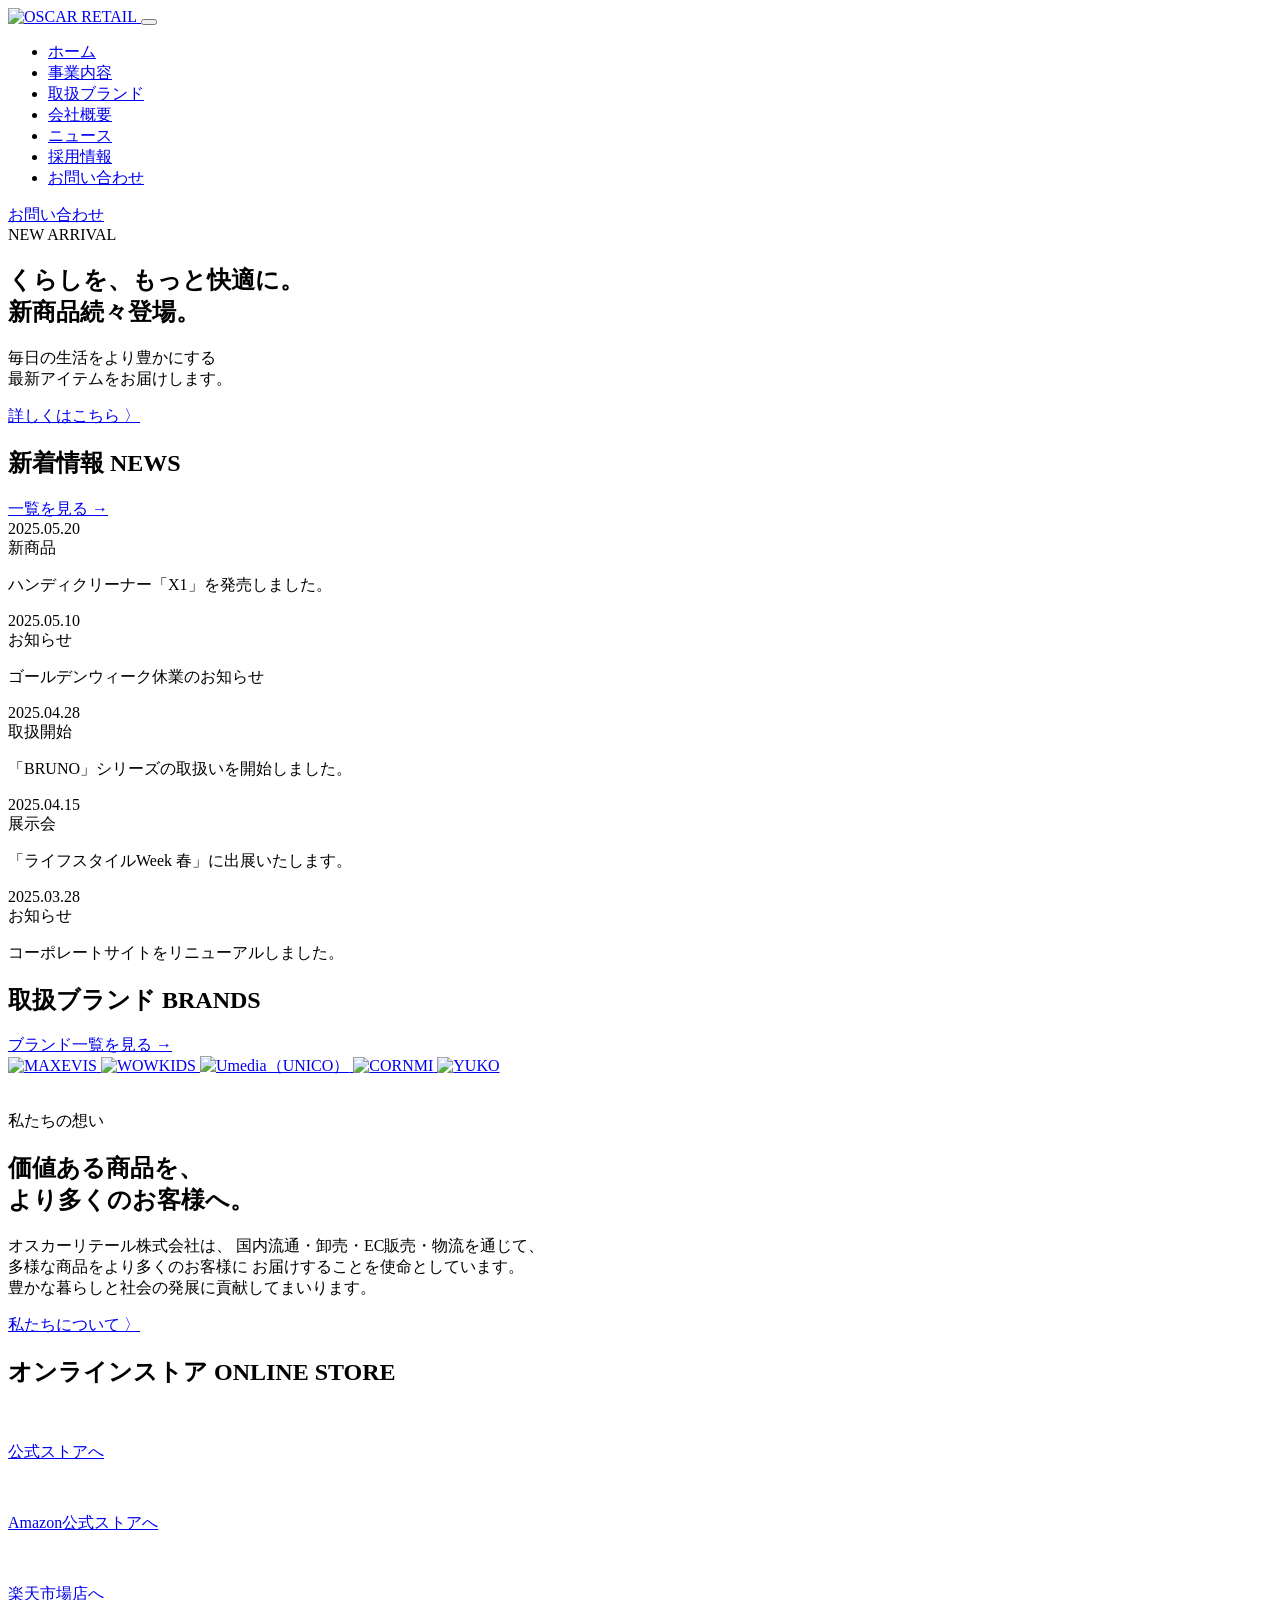
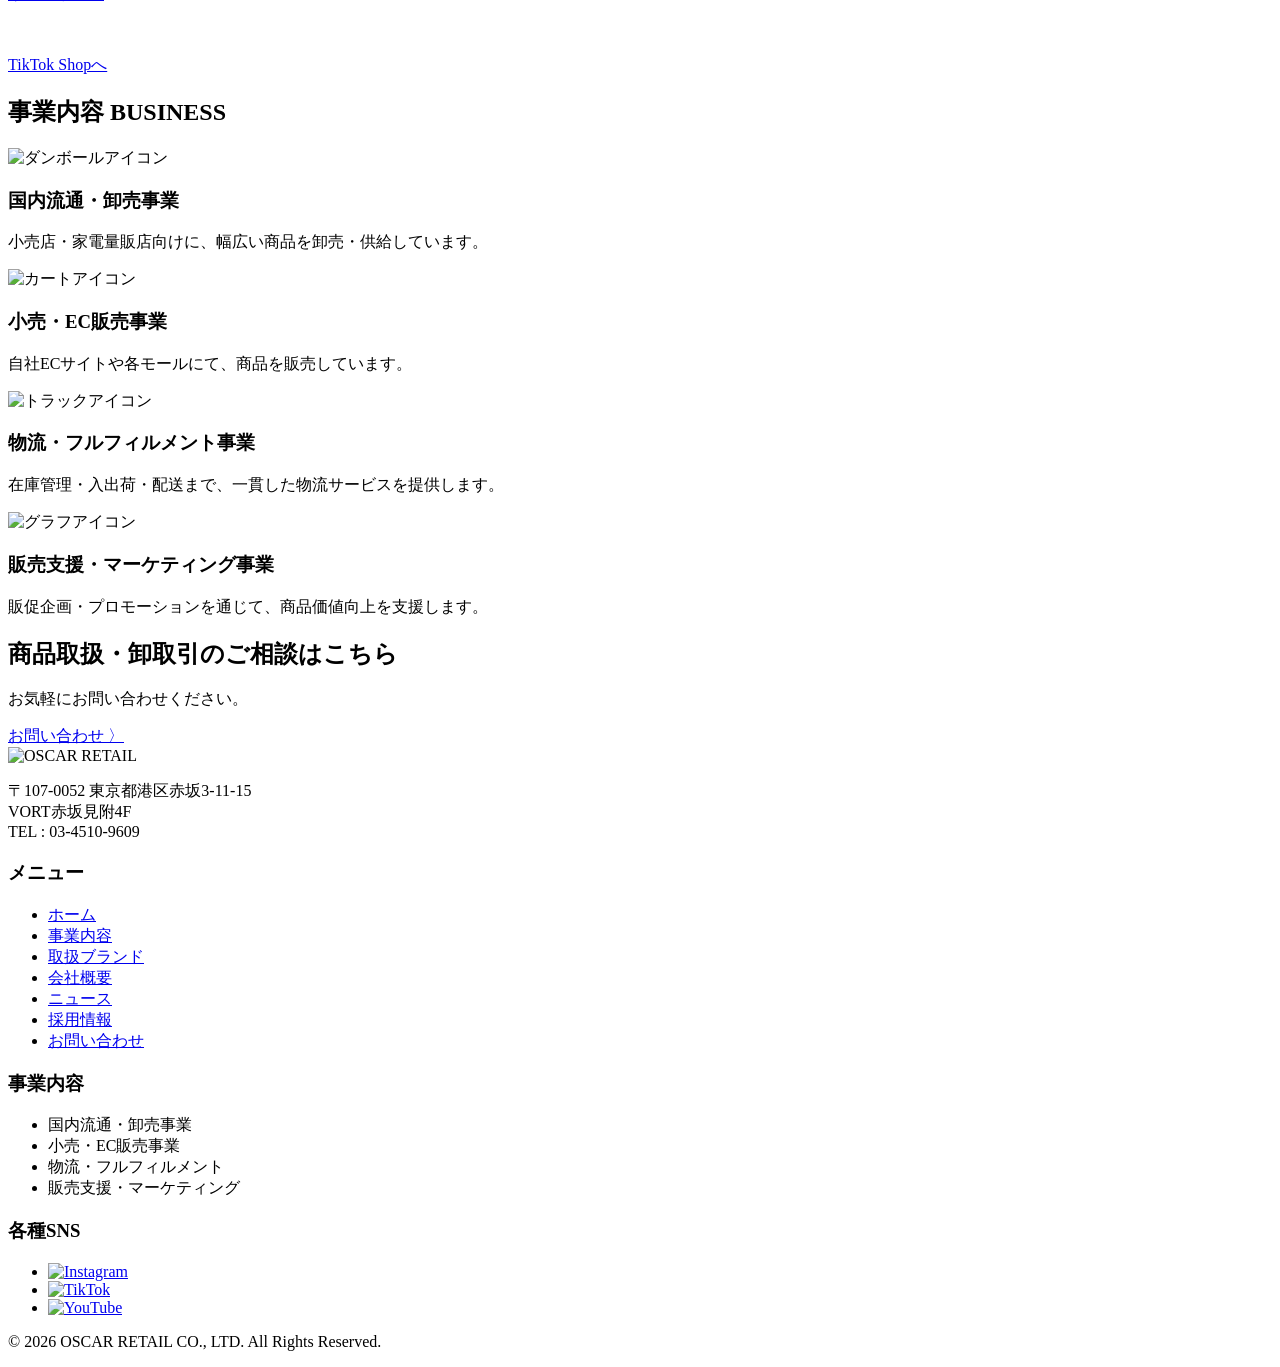
==== index.html @ 14586f59 "Create index.html" ====
<!doctype html>
<html lang="ja">
<head>
  <meta charset="UTF-8" />
  <meta name="viewport" content="width=device-width, initial-scale=1.0" />
  <title>OSCAR RETAIL</title>
  <link rel="stylesheet" href="CSS/style.css">
  <link rel="preconnect" href="https://fonts.googleapis.com">
  <link rel="preconnect" href="https://fonts.gstatic.com" crossorigin>
  


</head>

<body>

  <!-- HEADER -->
<header class="header">

  <div class="header-inner">

    <a href="index.html" class="logo">

      <img src="images/retail_logo.png" alt="OSCAR RETAIL">

    </a>

    <!-- ハンバーガー -->
    <button class="menu-btn" id="menuBtn">
      <span></span>
      <span></span>
      <span></span>
    </button>

    <nav class="nav" id="globalNav">

      <ul>
        <li><a href="Retail.html">ホーム</a></li>
        <li><a href="business.html">事業内容</a></li>
        <li><a href="brands.html">取扱ブランド</a></li>
        <li><a href="company.html">会社概要</a></li>
        <li><a href="news.html">ニュース</a></li>
        <li><a href="recruit.html">採用情報</a></li>
        <li><a href="contact.html">お問い合わせ</a></li>
      </ul>

      <a href="contact.html" class="contact-btn">
        お問い合わせ
      </a>

    </nav>

  </div>

</header>

  <!-- HERO -->
  <section class="hero">

  <div class="hero-content">

    <span class="hero-label">NEW ARRIVAL</span>

    <h1>
      くらしを、もっと快適に。<br>
      新商品続々登場。
    </h1>

    <p>
      毎日の生活をより豊かにする<br>
      最新アイテムをお届けします。
    </p>

    <a href="#" class="hero-btn">
      詳しくはこちら
      <span>〉</span>
    </a>

  </div>

</section>

  <!-- NEWS -->
  <section>

    <div class="container">

      <div class="section-head">

        <h2 class="section-title">
          新着情報
          <span>NEWS</span>
        </h2>

        <a href="#" class="more-link">
          一覧を見る →
        </a>

      </div>

      <div class="news-list">

  <div class="news-column">

    <div class="news-item">
      <div class="news-date">2025.05.20</div>
      <div class="news-category">新商品</div>
      <p>ハンディクリーナー「X1」を発売しました。</p>
    </div>

    <div class="news-item">
      <div class="news-date">2025.05.10</div>
      <div class="news-category news-category-light">お知らせ</div>
      <p>ゴールデンウィーク休業のお知らせ</p>
    </div>

    <div class="news-item">
      <div class="news-date">2025.04.28</div>
      <div class="news-category">取扱開始</div>
      <p>「BRUNO」シリーズの取扱いを開始しました。</p>
    </div>

  </div>

  <div class="news-column">

    <div class="news-item">
      <div class="news-date">2025.04.15</div>
      <div class="news-category">展示会</div>
      <p>「ライフスタイルWeek 春」に出展いたします。</p>
    </div>

    <div class="news-item">
      <div class="news-date">2025.03.28</div>
      <div class="news-category">お知らせ</div>
      <p>コーポレートサイトをリニューアルしました。</p>
    </div>

  </div>

</div>

  </section>

  <!-- BRAND -->
  <section>

    <div class="container">

      <div class="section-head">

        <h2 class="section-title">
          取扱ブランド
          <span>BRANDS</span>
        </h2>

        <a href="brands.html" class="more-link">
          ブランド一覧を見る →
        </a>

      </div>

      <div class="brand-grid">

        <a href="#" class="brand-card">
          <img src="images/maxevis_logo.png" alt="MAXEVIS">
        </a>

        <a href="#" class="brand-card">
          <img src="images/wowkids_logo.png" alt="WOWKIDS">
        </a>

        <a href="#" class="brand-card">
          <img src="images/unico_logo.png" alt="Umedia（UNICO）">
        </a>

        <a href="#" class="brand-card">
          <img src="images/cornmi_logo.png" alt="CORNMI">
        </a>

        <a href="#" class="brand-card">
          <img src="images/yuko_logo.png" alt="YUKO">
        </a>

      </div>

    </div>

  </section>

 <!-- MESSAGE -->
<section class="concept-section">

  <img src="images/concept-bg.png" alt="" class="concept-bg">

  <div class="concept-overlay"></div>

  <div class="container concept-inner">

    <div class="concept-content">

      <p class="concept-subtitle">私たちの想い</p>

      <h2>
        価値ある商品を、<br>
        より多くのお客様へ。
      </h2>

      <p class="concept-text">
        オスカーリテール株式会社は、
        国内流通・卸売・EC販売・物流を通じて、<br>
        多様な商品をより多くのお客様に
        お届けすることを使命としています。<br>
        豊かな暮らしと社会の発展に貢献してまいります。
      </p>

      <a href="company.html" class="concept-btn">
        私たちについて
        <span>〉</span>
      </a>

    </div>

  </div>

</section>

  <!-- ONLINE STORE -->
  <section>

    <div class="container">

      <div class="section-head">

        <h2 class="section-title">
          オンラインストア
          <span>ONLINE STORE</span>
        </h2>

      </div>

      <div class="store-grid">

        <a href="#" class="store-card">
          <img src="images/store.png" alt="">
          <p>公式ストアへ</p>
        </a>

        <a href="#" class="store-card">
          <img src="images/amazon.png" alt="">
          <p>Amazon公式ストアへ</p>
        </a>

        <a href="#" class="store-card">
          <img src="images/rakuten.png" alt="">
          <p>楽天市場店へ</p>
        </a>

        <a href="#" class="store-card">
          <img src="images/tiktokshop.png" alt="">
          <p>TikTok Shopへ</p>
        </a>

      </div>

    </div>

  </section>

  <!-- BUSINESS -->
  <section>

    <div class="container">

      <div class="section-head">

        <h2 class="section-title">
          事業内容
          <span>BUSINESS</span>
        </h2>

      </div>

     <div class="business-grid">

  <div class="business-card">
    <div class="business-icon">
      <img src="images/box.png" alt="ダンボールアイコン">
    </div>
    <h3>国内流通・卸売事業</h3>
    <p>小売店・家電量販店向けに、幅広い商品を卸売・供給しています。</p>
  </div>

  <div class="business-card">
    <div class="business-icon">
      <img src="images/cart.png" alt="カートアイコン">
    </div>
    <h3>小売・EC販売事業</h3>
    <p>自社ECサイトや各モールにて、商品を販売しています。</p>
  </div>

  <div class="business-card">
    <div class="business-icon">
      <img src="images/truck.png" alt="トラックアイコン">
    </div>
    <h3>物流・フルフィルメント事業</h3>
    <p>在庫管理・入出荷・配送まで、一貫した物流サービスを提供します。</p>
  </div>

  <div class="business-card">
    <div class="business-icon">
      <img src="images/chart.png" alt="グラフアイコン">
    </div>
    <h3>販売支援・マーケティング事業</h3>
    <p>販促企画・プロモーションを通じて、商品価値向上を支援します。</p>
  </div>

</div>

    </div>

  </section>

 
<!-- CTA -->
<section class="cta-banner">

  <div class="cta-inner">

    <div class="cta-text">
      <h2>商品取扱・卸取引のご相談はこちら</h2>
      <p>お気軽にお問い合わせください。</p>
    </div>

    <a href="contact.html" class="cta-btn">
      お問い合わせ
      <span>〉</span>
    </a>

  </div>

</section>

  <!-- FOOTER -->
  <footer>

    <div class="container">

      <div class="footer-inner">

        <div>
          <div class="footer-logo">
            <img src="images/retail_logowhite.png" alt="OSCAR RETAIL">
          </div>
		  <p>
            〒107-0052 東京都港区赤坂3-11-15 
			<br>VORT赤坂見附4F
			<br>TEL : 03-4510-9609
          </p>
        </div>

        <div>
          <h3 class="footer-title">
            メニュー
          </h3>

          <ul class="footer-menu">
            <li><a href="index.html">ホーム</a></li>
    <li><a href="business.html">事業内容</a></li>
    <li><a href="brands.html">取扱ブランド</a></li>
    <li><a href="company.html">会社概要</a></li>
    <li><a href="news.html">ニュース</a></li>
	 <li><a href="recruit.html">採用情報</a></li>
	  <li><a href="contact.html">お問い合わせ</a></li>
          </ul>
        </div>

        <div>
          <h3 class="footer-title">
            事業内容
          </h3>

          <ul class="footer-menu">
            <li>国内流通・卸売事業</li>
            <li>小売・EC販売事業</li>
            <li>物流・フルフィルメント</li>
            <li>販売支援・マーケティング</li>
          </ul>
        </div>

        <div>
          <h3 class="footer-title">
            各種SNS
          </h3>

          <ul class="footer-sns">
           <li>
      <a href="#">
        <img src="images/instagram_icon.png" alt="Instagram">
      </a>
    </li>

    <li>
      <a href="#">
        <img src="images/tiktok_icon.png" alt="TikTok">
      </a>
    </li>

    <li>
      <a href="#">
        <img src="images/youtube_icon.png" alt="YouTube">
      </a>
    </li>
          </ul>
        </div>

      </div>

      <div class="copyright">
        <p>&copy; 2026 OSCAR RETAIL CO., LTD. All Rights Reserved.</p>
      </div>

    </div>

  </footer>
<script src="js/main.js"></script>
</body>
</html>
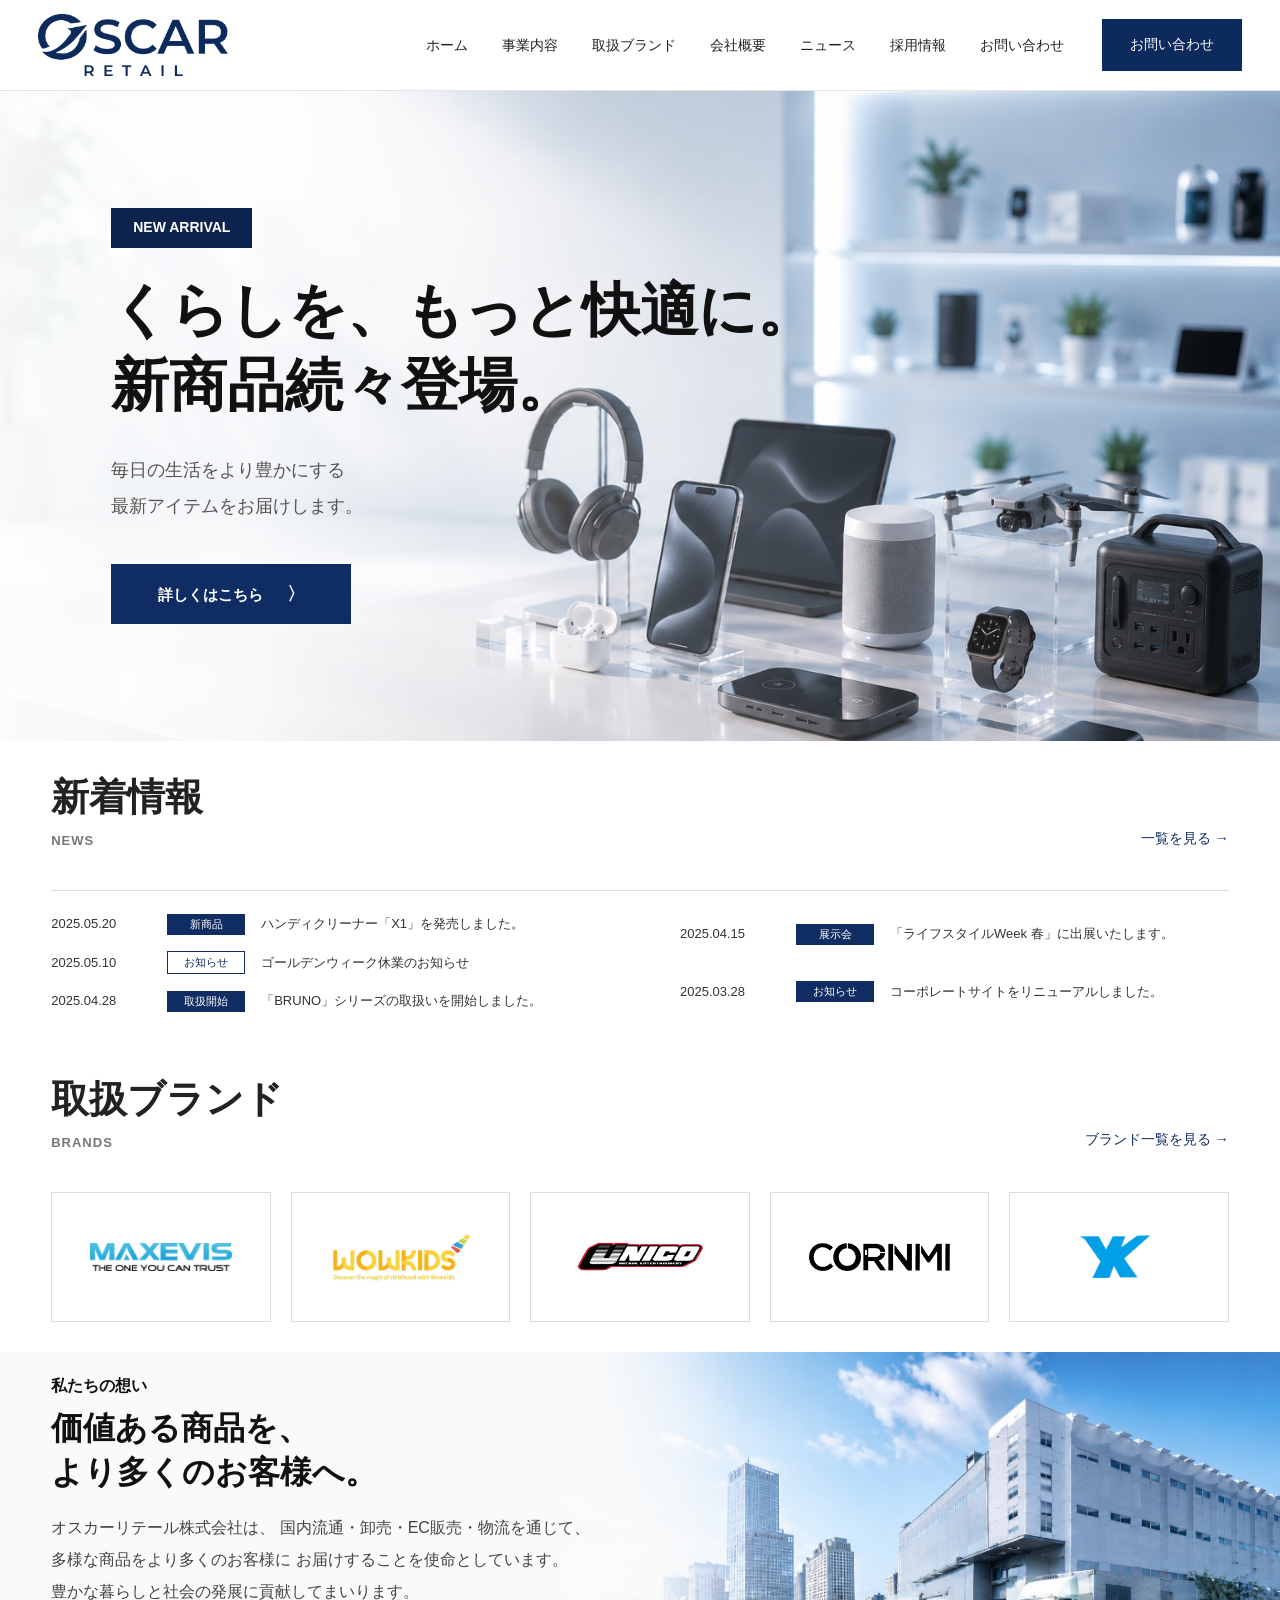
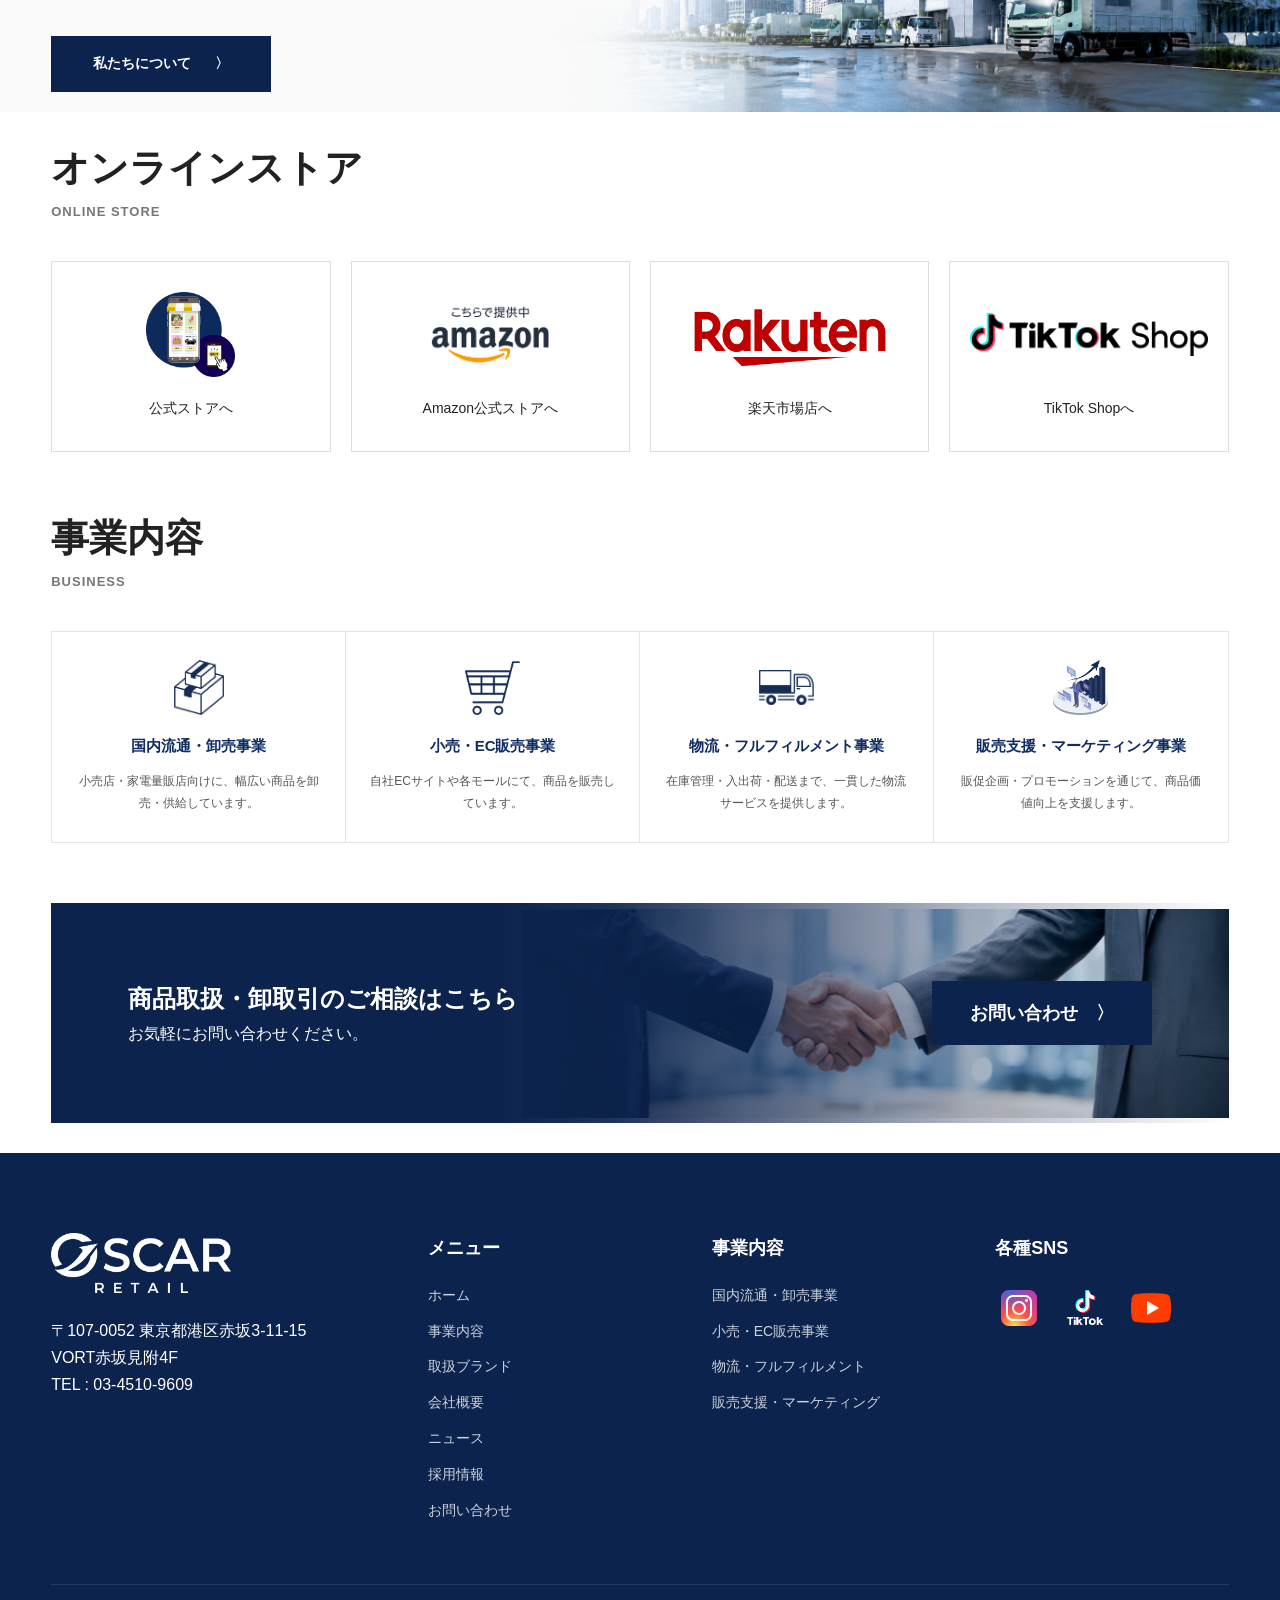
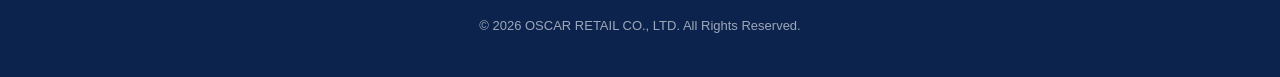
==== commit 76610222: "Update index.html" ====
--- a/index.html
+++ b/index.html
@@ -35,7 +35,7 @@
     <nav class="nav" id="globalNav">
 
       <ul>
-        <li><a href="Retail.html">ホーム</a></li>
+        <li><a href="index.html">ホーム</a></li>
         <li><a href="business.html">事業内容</a></li>
         <li><a href="brands.html">取扱ブランド</a></li>
         <li><a href="company.html">会社概要</a></li>
--- a/CSS/style.css
+++ b/CSS/style.css
@@ -0,0 +1,2324 @@
+@charset "UTF-8";
+/* CSS Document */
+ *{
+      margin:0;
+      padding:0;
+      box-sizing:border-box;
+    }
+
+    body{
+      font-family:
+      "Yu Gothic",
+      "Hiragino Kaku Gothic ProN",
+      sans-serif;
+      color:#222;
+      line-height:1.7;
+      background:#fff;
+    }
+
+    a{
+      text-decoration:none;
+      color:inherit;
+    }
+
+    img{
+      width:100%;
+      display:block;
+    }
+
+    ul{
+      list-style:none;
+    }
+
+    .container{
+      width:min(1200px, 92%);
+      margin:auto;
+    }
+
+    /* ======================
+      HEADER
+    ====================== */
+
+    header{
+      width:100%;
+      background:#fff;
+      border-bottom:1px solid #e5e5e5;
+      position:sticky;
+      top:0;
+      z-index:100;
+    }
+
+    .header-inner{
+  height:90px;
+  display:flex;
+  align-items:center;
+  justify-content:space-between;
+
+  padding:0 clamp(20px,3vw,40px);
+}
+
+    .logo{
+  display:flex;
+  flex-direction:column;
+  align-items:flex-start;
+  line-height:1;
+}
+
+.logo img{
+  width:190px;
+  height:auto;
+  display:block;
+}
+
+.logo span{
+  display:block;
+  font-size:12px;
+  margin-top:8px;
+  color:#444;
+  letter-spacing:0;
+  font-weight:700;
+}
+
+    .nav{
+      display:flex;
+      align-items:center;
+      gap:38px;
+    }
+
+    .nav ul{
+      display:flex;
+      gap:34px;
+    }
+
+    .nav a{
+      font-size:14px;
+      font-weight:500;
+    }
+
+    .contact-btn{
+      background:#0d2a5c;
+      color:#fff;
+      padding:14px 28px;
+      font-size:14px;
+      transition:.3s;
+    }
+
+    .contact-btn:hover{
+      opacity:.8;
+    }
+
+    /* ======================
+   HERO
+====================== */
+
+.hero{
+  position:relative;
+  height:650px;
+
+  background-image:url("../images/mv.png");
+  background-size:cover;
+  background-position:center right;
+  background-repeat:no-repeat;
+
+  display:flex;
+  align-items:center;
+}
+
+.hero::before{
+  content:"";
+  position:absolute;
+  inset:0;
+
+  background:linear-gradient(
+    90deg,
+    rgba(255,255,255,.95) 0%,
+    rgba(255,255,255,.85) 20%,
+    rgba(255,255,255,.25) 45%,
+    rgba(255,255,255,0) 100%
+  );
+}
+
+.hero-content{
+  position:relative;
+  z-index:1;
+
+  width:min(1200px, 92%);
+  margin:0 auto;
+
+  padding-left:60px;
+}
+
+/* label */
+
+.hero-label{
+  display:inline-block;
+
+  background:#0c234d;
+  color:#fff;
+
+  font-size:14px;
+  font-weight:700;
+
+  padding:8px 22px;
+
+  margin-bottom:24px;
+}
+
+/* title */
+
+.hero h1{
+  font-size:58px;
+  line-height:1.3;
+
+  color:#111;
+
+  margin-bottom:30px;
+
+  font-weight:700;
+}
+
+/* text */
+
+.hero p{
+  font-size:18px;
+  line-height:2;
+
+  color:#555;
+
+  margin-bottom:40px;
+}
+
+/* button */
+
+.hero-btn{
+  display:inline-flex;
+  align-items:center;
+  justify-content:center;
+
+  gap:24px;
+
+  width:240px;
+  height:60px;
+
+  background:#102d63;
+  color:#fff;
+
+  font-size:15px;
+  font-weight:700;
+
+  transition:.3s;
+}
+
+.hero-btn:hover{
+  opacity:.85;
+}
+
+.hero-btn span{
+  font-size:18px;
+}
+/* ======================
+   HERO responsive
+====================== */
+
+/* tablet */
+@media(max-width:1024px){
+
+  .hero{
+    height:560px;
+  }
+
+  .hero-content{
+    padding-left:30px;
+  }
+
+  .hero h1{
+    font-size:48px;
+  }
+
+}
+
+/* mobile */
+@media(max-width:768px){
+
+  .hero{
+    height:520px;
+
+    background-position:center;
+  }
+
+  .hero::before{
+    background:rgba(255,255,255,.72);
+  }
+
+  .hero-content{
+    padding-left:0;
+  }
+
+  .hero-label{
+    font-size:12px;
+    padding:7px 18px;
+  }
+
+  .hero h1{
+    font-size:34px;
+    line-height:1.45;
+
+    margin-bottom:24px;
+  }
+
+  .hero p{
+    font-size:15px;
+    line-height:2;
+
+    margin-bottom:32px;
+  }
+
+  .hero-btn{
+    width:220px;
+    height:56px;
+
+    font-size:14px;
+  }
+
+}
+
+/* small mobile */
+@media(max-width:480px){
+
+  .hero{
+    height:480px;
+  }
+
+  .hero h1{
+    font-size:30px;
+  }
+
+  .hero p{
+    font-size:14px;
+  }
+
+  .hero-btn{
+    width:200px;
+    height:52px;
+  }
+
+}
+
+    /* ======================
+      SECTION COMMON
+    ====================== */
+
+    section{
+      padding:30px 0;
+    }
+
+    .section-head{
+      display:flex;
+      justify-content:space-between;
+      align-items:flex-end;
+      margin-bottom:40px;
+    }
+
+    .section-title{
+      font-size:38px;
+      font-weight:700;
+      line-height:1.4;
+    }
+
+    .section-title span{
+      display:block;
+      font-size:13px;
+      color:#777;
+      letter-spacing:1px;
+      margin-top:8px;
+    }
+
+    .more-link{
+      font-size:14px;
+      color:#102d63;
+    }
+
+    /* ======================
+      NEWS
+    ====================== */
+
+   .news-list{
+  display:grid;
+  grid-template-columns:1fr 1fr;
+  gap:80px;
+  border-top:1px solid #ddd;
+  padding-top:22px;
+}
+
+.news-column{
+  display:grid;
+  gap:16px;
+}
+
+.news-item{
+  display:grid;
+  grid-template-columns:100px 78px 1fr;
+  gap:16px;
+  align-items:center;
+}
+
+.news-date{
+  font-size:13px;
+  color:#333;
+}
+
+.news-category{
+  background:#102d63;
+  color:#fff;
+  text-align:center;
+  font-size:11px;
+  line-height:1;
+  padding:5px 8px;
+}
+
+.news-category-light{
+  background:#fff;
+  color:#102d63;
+  border:1px solid #102d63;
+}
+
+.news-item p{
+  font-size:13px;
+  line-height:1.7;
+  color:#333;
+}
+
+@media(max-width:768px){
+
+  .news-list{
+    grid-template-columns:1fr;
+    gap:18px;
+  }
+
+  .news-item{
+    grid-template-columns:90px 72px 1fr;
+    gap:12px;
+  }
+
+}
+    /* ======================
+      BRAND
+    ====================== */
+
+    .brand-grid{
+      display:grid;
+      grid-template-columns:repeat(5,1fr);
+      gap:20px;
+    }
+
+    .brand-card{
+      border:1px solid #ddd;
+      height:130px;
+      display:flex;
+      align-items:center;
+      justify-content:center;
+      background:#fff;
+      transition:.3s;
+    }
+
+    .brand-card:hover{
+      transform:translateY(-4px);
+      box-shadow:0 10px 30px rgba(0,0,0,.08);
+    }
+
+    .brand-card img{
+      width:65%;
+      object-fit:contain;
+    }
+	/* ======================
+   BRAND responsive
+====================== */
+
+/* tablet */
+@media(max-width:1024px){
+
+  .brand-grid{
+    grid-template-columns:repeat(3,1fr);
+    gap:16px;
+  }
+
+}
+
+/* mobile */
+@media(max-width:768px){
+
+  .brand-grid{
+    grid-template-columns:repeat(2,1fr);
+    gap:14px;
+  }
+
+  .brand-card{
+    height:110px;
+    padding:16px;
+  }
+
+  .brand-card img{
+    width:70%;
+  }
+
+}
+
+/* small mobile */
+@media(max-width:480px){
+
+  .brand-grid{
+    grid-template-columns:1fr;
+  }
+
+  .brand-card{
+    height:100px;
+  }
+
+  .brand-card img{
+    width:55%;
+  }
+
+}
+
+    /* ======================
+      ONLINE STORE
+    ====================== */
+
+    .store-grid{
+      display:grid;
+      grid-template-columns:repeat(4,1fr);
+      gap:20px;
+    }
+
+    .store-card{
+      border:1px solid #ddd;
+      background:#fff;
+      padding:30px 20px;
+      text-align:center;
+      transition:.3s;
+    }
+
+    .store-card:hover{
+      transform:translateY(-4px);
+      box-shadow:0 10px 30px rgba(0,0,0,.08);
+    }
+
+    .store-card img{
+      height:85px;
+      object-fit:contain;
+      margin-bottom:20px;
+    }
+
+    .store-card p{
+      font-size:14px;
+    }
+/* ======================
+   ONLINE STORE responsive
+====================== */
+
+/* tablet */
+@media(max-width:1024px){
+
+  .store-grid{
+    grid-template-columns:repeat(3,1fr);
+    gap:16px;
+  }
+
+}
+
+/* mobile */
+@media(max-width:768px){
+
+  .store-grid{
+    grid-template-columns:repeat(2,1fr);
+    gap:14px;
+  }
+
+  .store-card{
+    padding:24px 16px;
+  }
+
+  .store-card img{
+    height:34px;
+    margin-bottom:16px;
+  }
+
+  .store-card p{
+    font-size:13px;
+  }
+
+}
+
+/* small mobile */
+@media(max-width:480px){
+
+  .store-grid{
+    grid-template-columns:1fr;
+  }
+
+  .store-card{
+    padding:22px 16px;
+  }
+
+  .store-card img{
+    height:32px;
+  }
+
+}
+
+    /* ======================
+      BUSINESS
+    ====================== */
+
+    .business-grid{
+  display:grid;
+  grid-template-columns:repeat(4,1fr);
+  gap:0;
+  border:1px solid #e4e4e4;
+}
+
+.business-card{
+  padding:28px 24px;
+  background:#fff;
+  text-align:center;
+  transition:.3s;
+  border-right:1px solid #e4e4e4;
+}
+
+.business-card:last-child{
+  border-right:none;
+}
+
+.business-icon{
+  width:55px;
+  height:55px;
+  margin:0 auto 18px;
+}
+
+.business-icon img{
+  width:100%;
+  height:100%;
+  object-fit:contain;
+}
+
+.business-card h3{
+  font-size:15px;
+  margin-bottom:12px;
+  color:#102d63;
+  font-weight:700;
+}
+
+.business-card p{
+  font-size:12px;
+  line-height:1.8;
+  color:#555;
+}
+/* business responsive */
+
+@media(max-width:1024px){
+
+  .business-grid{
+    grid-template-columns:repeat(2,1fr);
+  }
+
+}
+
+@media(max-width:768px){
+
+  .business-grid{
+    grid-template-columns:1fr;
+  }
+
+  .business-card{
+    border-right:none;
+    border-bottom:1px solid #e4e4e4;
+    padding:36px 24px;
+  }
+
+  .business-card:last-child{
+    border-bottom:none;
+  }
+
+}
+
+   /* ======================
+   CONCEPT MESSAGE
+====================== */
+
+.concept-section{
+  position:relative;
+  overflow:hidden;
+  height:360px;
+}
+
+/* 背景画像 */
+
+.concept-bg{
+  position:absolute;
+  inset:0;
+
+  width:100%;
+  height:100%;
+
+  object-fit:contain;
+  object-position:right center;
+}
+
+/* 白グラデ */
+
+.concept-overlay{
+  position:absolute;
+  inset:0;
+
+   background:linear-gradient(
+    90deg,
+    rgba(250,250,250,1) 0%,
+    rgba(250,250,250,1) 42%,
+    rgba(250,250,250,.9) 48%,
+    rgba(250,250,250,.35) 58%,
+    rgba(250,250,250,.08) 68%,
+    rgba(250,250,250,0) 78%
+  );
+}
+
+/* 中身 */
+
+.concept-inner{
+  position:relative;
+  z-index:2;
+
+  height:100%;
+
+  display:flex;
+  align-items:center;
+}
+
+.concept-content{
+  max-width:620px;
+}
+
+/* タイトル */
+
+.concept-content h2{
+  font-size:32px;
+  line-height:1.35;
+  margin-bottom:16px;
+
+  color:#111;
+  font-weight:700;
+}
+
+/* テキスト */
+
+.concept-subtitle{
+  font-size:16px;
+  font-weight:700;
+  color:#111;
+  margin-bottom:8px;
+}
+
+.concept-content h2{
+  font-size:32px;
+  line-height:1.35;
+  margin-bottom:18px;
+  color:#111;
+  font-weight:700;
+}
+
+.concept-text{
+  font-size:16px;
+  line-height:2;
+  color:#444;
+  margin-bottom:28px;
+}
+
+/* ボタン */
+
+.concept-btn{
+  display:inline-flex;
+  align-items:center;
+  justify-content:center;
+
+  gap:24px;
+
+  width:220px;
+  height:56px;
+
+  background:#0c234d;
+  color:#fff;
+
+  font-size:14px;
+  font-weight:700;
+}
+
+.concept-btn span{
+  transition:.3s;
+}
+
+.concept-btn:hover span{
+  transform:translateX(4px);
+}
+
+/* concept responsive */
+
+@media(max-width:768px){
+
+  .concept-section{
+    height:auto;
+    min-height:520px;
+    padding:70px 0;
+  }
+
+  .concept-bg{
+    object-fit:cover;
+    object-position:center right;
+    opacity:.55;
+  }
+
+  .concept-overlay{
+    background:rgba(255,255,255,.58);
+  }
+
+  .concept-inner{
+    height:auto;
+    min-height:420px;
+    display:flex;
+    align-items:center;
+  }
+
+  .concept-content{
+    max-width:100%;
+  }
+
+  .concept-content h2{
+    font-size:32px;
+    line-height:1.45;
+  }
+
+  .concept-content p{
+    font-size:15px;
+    line-height:2;
+  }
+
+}
+
+@media(max-width:420px){
+
+  .concept-section{
+    min-height:500px;
+  }
+
+  .concept-bg{
+    opacity:.62;
+    object-position:center right;
+  }
+
+  .concept-overlay{
+    background:rgba(255,255,255,.5);
+  }
+
+  .concept-content h2{
+    font-size:24px;
+  }
+
+  .concept-content p{
+    font-size:12px;
+  }
+
+}
+/* ======================
+   CTA BANNER
+====================== */
+
+.cta-inner{
+  position:relative;
+
+  width:92%;
+  max-width:1200px;
+  min-height:220px;
+  margin:0 auto;
+
+  padding:0 clamp(30px,6vw,90px);
+
+  display:flex;
+  align-items:center;
+  justify-content:space-between;
+
+  overflow:hidden;
+
+  background-image:url("../images/cta-bg.png");
+  background-repeat:no-repeat;
+  background-size:60% auto;
+  background-position:right;
+
+  color:#fff;
+}
+
+.cta-inner::before{
+  content:"";
+  position:absolute;
+  inset:0;
+
+  background:linear-gradient(
+    90deg,
+    #0c234d 0%,
+    #0c234d 38%,
+    rgba(12,35,77,.92) 48%,
+    rgba(12,35,77,.65) 62%,
+    rgba(12,35,77,.32) 78%,
+    rgba(12,35,77,0) 100%
+  );
+}
+
+.cta-text,
+.cta-btn{
+  position:relative;
+  z-index:2;
+}
+
+.cta-btn{
+  display:inline-flex;
+  align-items:center;
+  gap:18px;
+
+  height:64px;
+  padding:0 38px;
+
+  background:#0c234d;
+  color:#fff;
+
+  font-size:18px;
+  font-weight:700;
+}
+/* ======================
+   CTA responsive
+====================== */
+
+@media(max-width:768px){
+
+  .cta-banner{
+    padding-top:30px;
+    padding-bottom:40px;
+  }
+
+  .cta-inner{
+    min-height:180px;
+    padding:30px 24px;
+    flex-direction:column;
+    align-items:flex-start;
+    justify-content:center;
+    gap:24px;
+
+    background-size:cover;
+    background-position:center;
+  }
+
+  .cta-inner::before{
+    background:linear-gradient(
+      90deg,
+      rgba(12,35,77,.95) 0%,
+      rgba(12,35,77,.82) 40%,
+      rgba(12,35,77,.30) 90%
+    );
+  }
+
+  .cta-text h2{
+    font-size:18px;
+    line-height:1.5;
+  }
+
+  .cta-text p{
+    font-size:12px;
+  }
+
+  .cta-btn{
+    width:220px;
+    height:56px;
+    font-size:14px;
+    padding:0 28px;
+  }
+
+}
+    /* ======================
+      FOOTER
+    ====================== */
+
+    footer{
+      background:#0c234d;
+      color:#fff;
+      padding:80px 0 40px;
+    }
+
+    .footer-inner{
+      display:grid;
+      grid-template-columns:1.4fr 1fr 1fr 1fr;
+      gap:50px;
+      margin-bottom:50px;
+    }
+
+    .footer-logo img{
+  width:180px;
+  height:auto;
+  display:block;
+  margin-bottom:24px;
+}
+
+    .footer-title{
+      font-size:18px;
+      margin-bottom:20px;
+      font-weight:700;
+    }
+
+    .footer-menu li{
+      margin-bottom:12px;
+      color:rgba(255,255,255,.8);
+      font-size:14px;
+    }
+
+    .copyright{
+      text-align:center;
+      font-size:13px;
+      color:rgba(255,255,255,.6);
+      border-top:1px solid rgba(255,255,255,.1);
+      padding-top:30px;
+    }
+	
+	/* ======================
+   footer sns
+====================== */
+
+.footer-sns{
+  display:flex;
+  align-items:center;
+  gap:18px;
+}
+
+.footer-sns img{
+  width:48px;
+  height:48px;
+  object-fit:contain;
+  transition:.3s;
+}
+
+.footer-sns a:hover img{
+  opacity:.7;
+  transform:translateY(-2px);
+}
+/* ======================
+   FOOTER responsive
+====================== */
+
+/* tablet */
+@media(max-width:1024px){
+
+  .footer-inner{
+    grid-template-columns:1fr 1fr;
+    gap:40px;
+  }
+
+}
+
+/* mobile */
+@media(max-width:768px){
+
+  footer{
+    padding:60px 0 30px;
+  }
+
+  .footer-inner{
+    grid-template-columns:1fr;
+    gap:36px;
+    margin-bottom:40px;
+  }
+
+  .footer-logo{
+    font-size:34px;
+    margin-bottom:16px;
+  }
+
+  .footer-title{
+    font-size:16px;
+    margin-bottom:16px;
+  }
+
+  .footer-menu li{
+    font-size:13px;
+    margin-bottom:10px;
+  }
+
+  .copyright{
+    font-size:12px;
+    padding-top:24px;
+  }
+
+}
+
+/* small mobile */
+@media(max-width:480px){
+
+  .footer-logo{
+    font-size:30px;
+  }
+
+  .footer-title{
+    font-size:15px;
+  }
+
+}
+/* ======================
+   CONTACT PAGE
+====================== */
+
+.sub-section{
+  padding:80px 0;
+}
+
+.contact-layout{
+  display:grid;
+  grid-template-columns:1fr;
+  gap:50px;
+}
+
+/* 左テキスト */
+
+.contact-lead h2{
+  font-size:34px;
+  line-height:1.6;
+  color:#111;
+  margin-bottom:20px;
+  font-weight:700;
+}
+
+.contact-lead p{
+  font-size:15px;
+  line-height:2;
+  color:#555;
+}
+
+/* フォーム */
+
+.contact-form{
+  display:grid;
+  gap:24px;
+}
+
+.contact-form label{
+  display:grid;
+  gap:10px;
+  font-size:14px;
+  font-weight:700;
+  color:#0c234d;
+}
+
+.contact-form input,
+.contact-form select,
+.contact-form textarea{
+  width:100%;
+  padding:16px;
+  border:1px solid #ddd;
+  background:#fff;
+  font-size:14px;
+  font-family:inherit;
+  transition:.3s;
+}
+
+/* フォーカス */
+
+.contact-form input:focus,
+.contact-form select:focus,
+.contact-form textarea:focus{
+  outline:none;
+  border-color:#0c234d;
+  box-shadow:0 0 0 3px rgba(12,35,77,.08);
+}
+
+.contact-form textarea{
+  min-height:220px;
+  resize:vertical;
+}
+
+/* select */
+
+.contact-form select{
+  appearance:none;
+  background-image:url("data:image/svg+xml,%3Csvg xmlns='http://www.w3.org/2000/svg' width='14' height='14' viewBox='0 0 24 24' fill='none' stroke='%230c234d' stroke-width='2' stroke-linecap='round' stroke-linejoin='round'%3E%3Cpolyline points='6 9 12 15 18 9'%3E%3C/polyline%3E%3C/svg%3E");
+  background-repeat:no-repeat;
+  background-position:right 16px center;
+  background-size:14px;
+}
+
+/* ボタン */
+
+.contact-form button{
+  width:240px;
+  height:56px;
+  border:none;
+  background:#0c234d;
+  color:#fff;
+  font-size:15px;
+  font-weight:700;
+  cursor:pointer;
+  transition:.3s;
+}
+
+.contact-form button:hover{
+  opacity:.85;
+}
+
+/* ======================
+   RESPONSIVE
+====================== */
+
+@media(max-width:900px){
+
+  .contact-layout{
+    grid-template-columns:1fr;
+    gap:50px;
+  }
+
+}
+
+@media(max-width:600px){
+
+  .sub-section{
+    padding:60px 0;
+  }
+
+  .contact-lead h2{
+    font-size:28px;
+    line-height:1.5;
+  }
+
+  .contact-lead p{
+    font-size:14px;
+  }
+
+  .contact-form{
+    gap:20px;
+  }
+
+  .contact-form input,
+  .contact-form select,
+  .contact-form textarea{
+    padding:14px;
+    font-size:14px;
+  }
+
+  .contact-form textarea{
+    min-height:180px;
+  }
+
+  .contact-form button{
+    width:100%;
+    height:54px;
+  }
+
+}
+
+/* ======================
+   business responsive
+====================== */
+
+@media(max-width:768px){
+
+  .business-page-card{
+    grid-template-columns:1fr;
+    gap:24px;
+  }
+
+  .business-page-img{
+    width:100%;
+    min-height:220px;
+  }
+
+}
+    
+/* =========================
+   下層ページ共通
+========================= */
+
+.page-visual{
+  height:280px;
+  background:
+    linear-gradient(
+      90deg,
+      rgba(255,255,255,.95) 0%,
+      rgba(255,255,255,.75) 45%,
+      rgba(255,255,255,.2) 100%
+    ),
+    #eef2f6;
+  display:flex;
+  align-items:center;
+}
+
+.page-visual-inner{
+  height:100%;
+  display:flex;
+  align-items:center;
+}
+
+.page-visual h1{
+  font-size:42px;
+  color:#0c234d;
+  margin-bottom:8px;
+}
+
+.page-visual p{
+  font-size:13px;
+  letter-spacing:.08em;
+  color:#0c234d;
+}
+
+.breadcrumb{
+  padding:18px 0;
+  border-bottom:1px solid #e5e5e5;
+  font-size:13px;
+  color:#777;
+}
+
+.breadcrumb a{
+  color:#0c234d;
+}
+
+.breadcrumb span{
+  margin-left:10px;
+}
+
+
+
+/* =========================
+   会社概要ページ
+========================= */
+
+.company-message,
+.philosophy,
+.company-profile,
+.group-company{
+  padding:70px 0;
+}
+
+.company-section-title{
+  font-size:26px;
+  color:#0c234d;
+  margin-bottom:35px;
+  font-weight:700;
+}
+
+.message-layout{
+  display:grid;
+  grid-template-columns:330px 1fr;
+  gap:60px;
+  align-items:start;
+}
+
+.message-photo{
+  background:#f1f3f5;
+  min-height:360px;
+}
+
+.message-photo img{
+  width:100%;
+  height:100%;
+  object-fit:cover;
+}
+
+.message-body h3{
+  font-size:30px;
+  line-height:1.7;
+  color:#0c234d;
+  margin-bottom:25px;
+}
+
+.message-body p{
+  margin-bottom:18px;
+  color:#333;
+  line-height:2;
+}
+
+.president-name{
+  margin-top:30px;
+  font-weight:700;
+}
+
+/* 理念 */
+
+.philosophy{
+  background:#fafafa;
+}
+
+.philosophy-grid{
+  display:grid;
+  grid-template-columns:repeat(3,1fr);
+  gap:28px;
+}
+
+.philosophy-card{
+  background:#fff;
+  padding:45px 35px;
+  text-align:center;
+  border:1px solid #e5e5e5;
+}
+
+.philosophy-icon{
+  font-size:38px;
+  color:#0c234d;
+  margin-bottom:20px;
+}
+
+.philosophy-card h3{
+  font-size:20px;
+  color:#0c234d;
+  margin-bottom:15px;
+}
+
+.philosophy-card p{
+  font-size:14px;
+  line-height:2;
+}
+
+/* 会社概要テーブル */
+
+.company-table{
+  width:100%;
+  border-collapse:collapse;
+  border:1px solid #ddd;
+}
+
+.company-table th,
+.company-table td{
+  border:1px solid #ddd;
+  padding:22px 26px;
+  text-align:left;
+  vertical-align:top;
+  font-size:15px;
+}
+
+.company-table th{
+  width:230px;
+  background:#f7f8fa;
+  color:#0c234d;
+  font-weight:700;
+}
+
+/* グループ会社 */
+
+/* ======================
+   GROUP COMPANY
+====================== */
+
+.group-company{
+  padding:100px 0;
+}
+
+.group-list{
+  border-top:1px solid #ddd;
+  border-left:1px solid #ddd;
+  border-right:1px solid #ddd;
+}
+
+.group-row{
+  display:grid;
+  grid-template-columns:1fr 220px;
+
+  align-items:center;
+
+  border-bottom:1px solid #ddd;
+
+  min-height:110px;
+
+  padding:25px 35px;
+}
+
+.group-info h3{
+  font-size:16px;
+  font-weight:700;
+  margin-bottom:10px;
+  color:#222;
+}
+
+.group-info p{
+  font-size:14px;
+  line-height:1.9;
+  color:#555;
+}
+
+.group-map{
+  font-size:14px;
+  color:#0c234d;
+  text-decoration:underline;
+  justify-self:end;
+  transition:.3s;
+}
+
+.group-map:hover{
+  opacity:.7;
+}
+
+/* active nav */
+
+.nav .is-active{
+  color:#0c234d;
+  font-weight:700;
+  border-bottom:2px solid #0c234d;
+  padding-bottom:8px;
+}
+
+/* =========================
+   responsive
+========================= */
+
+@media(max-width:900px){
+
+  .message-layout{
+    grid-template-columns:1fr;
+  }
+
+  .company-table th,
+  .company-table td{
+    display:block;
+    width:100%;
+  }
+
+  .company-table th{
+    border-bottom:none;
+  }
+
+}
+/* ======================
+   philosophy responsive
+====================== */
+
+@media(max-width:768px){
+
+  .philosophy-grid{
+    grid-template-columns:1fr;
+    gap:20px;
+  }
+
+  .philosophy-card{
+    padding:35px 25px;
+  }
+
+}
+
+/* 理念 */
+
+.philosophy{
+  background:#fafafa;
+}
+
+.philosophy-grid{
+  display:grid;
+  grid-template-columns:repeat(3,1fr);
+  gap:28px;
+}
+
+.philosophy-card{
+  background:#fff;
+  padding:45px 35px;
+  text-align:center;
+  border:1px solid #e5e5e5;
+}
+
+.philosophy-icon{
+  margin-bottom:24px;
+}
+
+.philosophy-icon img{
+  width:72px;
+  height:72px;
+  object-fit:contain;
+  margin:auto;
+}
+
+.philosophy-card h3{
+  font-size:20px;
+  color:#0c234d;
+  margin-bottom:15px;
+}
+
+.philosophy-card p{
+  font-size:14px;
+  line-height:2;
+}
+
+/* responsive */
+
+@media(max-width:768px){
+
+  .philosophy-grid{
+    grid-template-columns:1fr;
+  }
+
+}
+/* ======================
+   GROUP RESPONSIVE
+====================== */
+
+@media(max-width:768px){
+
+  .group-row{
+    grid-template-columns:1fr;
+    gap:18px;
+
+    padding:24px 20px;
+  }
+
+  .group-info h3{
+    font-size:18px;
+    line-height:1.5;
+  }
+
+  .group-info p{
+    font-size:14px;
+  }
+
+  .group-map{
+    justify-self:start;
+  }
+
+}
+
+@media(max-width:600px){
+
+  .page-visual{
+    height:220px;
+  }
+
+  .page-visual h1{
+    font-size:34px;
+  }
+
+  .message-body h3{
+    font-size:24px;
+  }
+
+  .company-message,
+  .philosophy,
+  .company-profile,
+  .group-company{
+    padding:50px 0;
+  }
+
+}
+
+/* =========================
+   下層ページ追加
+========================= */
+
+.sub-section{
+  padding:70px 0;
+}
+
+/* business */
+/* 下層ページ メインビジュアル */
+
+.page-visual{
+  position:relative;
+  height:260px;
+
+  background-image:url("../images/page_bg.png");
+  background-repeat:no-repeat;
+  background-size:cover;
+  background-position:center right;
+
+  display:flex;
+  align-items:center;
+  overflow:hidden;
+}
+
+.page-visual-inner{
+  position:relative;
+  z-index:1;
+}
+
+.page-visual h1{
+  font-size:42px;
+  color:#0c234d;
+  margin-bottom:8px;
+  font-weight:700;
+}
+
+.page-visual p{
+  font-size:14px;
+  color:#0c234d;
+  letter-spacing:.08em;
+}
+
+.business-page-list{
+  display:grid;
+  gap:30px;
+}
+
+.business-page-card{
+  display:grid;
+  grid-template-columns:360px 1fr;
+  gap:40px;
+  align-items:center;
+  padding:35px;
+  border:1px solid #e5e5e5;
+  background:#fff;
+}
+
+.business-page-img,
+.recruit-img{
+  min-height:220px;
+  background:#eef2f6;
+}
+
+.business-page-card h3{
+  font-size:24px;
+  color:#0c234d;
+  margin-bottom:15px;
+}
+
+.business-page-card p{
+  line-height:2;
+}
+
+/* business page responsive */
+
+@media(max-width:768px){
+
+  .business-page-card{
+    grid-template-columns:1fr;
+    gap:24px;
+    padding:28px;
+  }
+
+  .business-page-img{
+    width:100%;
+    min-height:220px;
+  }
+
+}
+
+@media(max-width:480px){
+
+  .business-page-card{
+    padding:22px;
+  }
+
+  .business-page-img{
+    min-height:180px;
+  }
+
+  .business-page-card h3{
+    font-size:20px;
+  }
+
+  .business-page-card p{
+    font-size:14px;
+    line-height:1.9;
+  }
+
+}
+/* ======================
+   page visual responsive
+====================== */
+
+@media(max-width:768px){
+
+  .page-visual{
+    height:220px;
+
+    /* 背景位置 */
+    background-position:center right;
+    background-size:cover;
+  }
+   /* 白グラデ追加 */
+
+  .page-visual::before{
+    content:"";
+    position:absolute;
+    inset:0;
+
+    background:linear-gradient(
+      90deg,
+      rgba(255,255,255,.82) 0%,
+      rgba(255,255,255,.55) 28%,
+      rgba(255,255,255,.18) 55%,
+      rgba(255,255,255,0) 100%
+    );
+  }
+
+
+  .page-visual h1{
+    font-size:34px;
+    line-height:1.35;
+    margin-bottom:6px;
+  }
+
+  .page-visual p{
+    font-size:12px;
+    letter-spacing:.06em;
+  }
+
+}
+
+@media(max-width:480px){
+
+  .page-visual{
+    height:190px;
+
+    /* スマホで背景を少し右寄せ */
+    background-position:72% center;
+  }
+
+  .page-visual h1{
+    font-size:28px;
+    line-height:1.4;
+  }
+
+  .page-visual p{
+    font-size:11px;
+  }
+
+}
+
+/* brands */
+
+.brand-page-grid{
+  display:grid;
+  grid-template-columns:repeat(3,1fr);
+  gap:24px;
+}
+
+.brand-page-card{
+  border:1px solid #e5e5e5;
+  background:#fff;
+  padding:40px 30px;
+  min-height:210px;
+  text-align:center;
+}
+
+.brand-page-logo{
+  height:70px;
+  display:flex;
+  align-items:center;
+  justify-content:center;
+  border:1px solid #e5e5e5;
+  margin-bottom:25px;
+  padding:12px 20px;
+}
+
+.brand-page-logo img{
+  max-width:160px;
+  max-height:42px;
+  width:auto;
+  height:auto;
+  object-fit:contain;
+}
+
+.brand-page-card p{
+  font-size:14px;
+  line-height:2;
+  text-align:left;
+}
+
+/* responsive */
+
+@media(max-width:768px){
+
+  .brand-page-grid{
+    grid-template-columns:1fr;
+  }
+
+}
+
+/* news */
+
+.news-page-list{
+  border-top:1px solid #ddd;
+}
+
+.news-page-item{
+  display:grid;
+  grid-template-columns:140px 100px 1fr;
+  gap:20px;
+  align-items:center;
+  padding:24px 0;
+  border-bottom:1px solid #eee;
+}
+
+.news-date{
+  color:#333;
+}
+
+.news-label{
+  background:#0c234d;
+  color:#fff;
+  text-align:center;
+  font-size:12px;
+  padding:4px 10px;
+}
+
+.news-title{
+  color:#222;
+}
+
+/* recruit */
+
+.company-section-title.center{
+  text-align:center;
+  position:relative;
+  margin-bottom:36px;
+}
+
+.company-section-title.center::after{
+  content:"";
+  display:block;
+  width:34px;
+  height:2px;
+  background:#0c234d;
+  margin:12px auto 0;
+}
+
+.recruitpage-visual{
+  position:relative;
+  height:260px;
+
+  background-image:url("../images/recruit_bg.png");
+  background-repeat:no-repeat;
+  background-size:cover;
+  background-position:center right;
+
+  display:flex;
+  align-items:center;
+  overflow:hidden;
+}
+
+.recruitpage-visual-inner{
+  position:relative;
+  z-index:1;
+}
+
+.recruitpage-visual h1{
+  font-size:42px;
+  color:#0c234d;
+  margin-bottom:8px;
+  font-weight:700;
+}
+
+.recruitpage-visual h2{
+font-size: 14px;
+color: #0c234d;
+margin-bottom:8px;
+}
+
+.recruitpage-visual p{
+  font-size:14px;
+  color:#0c234d;
+  letter-spacing:.08em;
+}
+
+/* 働く環境 */
+
+.recruit-point{
+  padding:40px 0 70px;
+}
+
+.recruit-point-grid{
+  display:grid;
+  grid-template-columns:repeat(4,1fr);
+  gap:20px;
+}
+
+.recruit-point-card{
+  border:1px solid #ddd;
+  background:#fff;
+  text-align:center;
+  padding:38px 24px;
+}
+
+.recruit-icon{
+  width:90px;
+  height:90px;
+
+  display:flex;
+  align-items:center;
+  justify-content:center;
+
+  margin:0 auto 24px;
+}
+
+.recruit-icon img{
+  width:100%;
+  height:100%;
+  object-fit:contain;
+  display:block;
+}
+
+.recruit-point-card h3{
+  font-size:18px;
+  color:#0c234d;
+  margin-bottom:14px;
+}
+
+.recruit-point-card p{
+  font-size:14px;
+  line-height:1.9;
+}
+
+/* 選考の流れ */
+
+.recruit-flow{
+  padding:40px 0 70px;
+}
+
+.flow-list{
+  display:grid;
+  grid-template-columns:repeat(4,1fr);
+  background:#f5f6f8;
+  padding:30px;
+  gap:20px;
+}
+
+.flow-item{
+  text-align:center;
+  position:relative;
+}
+
+/* ======================
+   flow arrow
+====================== */
+
+.flow-item{
+  position:relative;
+}
+
+.flow-item::after{
+  content:"〉";
+
+  position:absolute;
+  top:50%;
+  right:-16px;
+
+  transform:translateY(-50%);
+
+  font-size:34px;
+  color:#0c234d;
+  font-weight:300;
+}
+
+/* 最後だけ矢印なし */
+
+.flow-item:last-child::after{
+  display:none;
+}
+
+.flow-icon{
+  width:70px;
+  height:70px;
+  border-radius:50%;
+  background:#fff;
+  margin:0 auto 16px;
+  display:flex;
+  align-items:center;
+  justify-content:center;
+  color:#0c234d;
+  font-size:32px;
+}
+
+.flow-item h3{
+  color:#0c234d;
+  font-size:18px;
+  margin-bottom:10px;
+}
+
+.flow-item p{
+  font-size:13px;
+  line-height:1.8;
+}
+
+@media(max-width:600px){
+
+  .flow-item::after{
+    display:none;
+  }
+
+}
+
+/* CTA */
+
+.entry-cta{
+  padding:0 0 80px;
+}
+
+.entry-cta-inner{
+  background:
+    linear-gradient(
+      90deg,
+      rgba(12,35,77,.95) 0%,
+      rgba(12,35,77,.8) 45%,
+      rgba(12,35,77,.35) 100%
+    ),
+    url("../images/entry_bg.png") center / cover no-repeat;
+  color:#fff;
+  min-height:150px;
+  padding:35px 55px;
+  display:flex;
+  align-items:center;
+  justify-content:space-between;
+}
+
+.entry-cta-inner h2{
+  font-size:28px;
+  margin-bottom:8px;
+}
+
+.entry-cta-inner p{
+  font-size:15px;
+}
+
+.entry-btn{
+  background:#0c234d;
+  color:#fff;
+  height:56px;
+  padding:0 34px;
+  display:inline-flex;
+  align-items:center;
+  gap:18px;
+  font-weight:700;
+}
+
+/* responsive */
+
+@media(max-width:900px){
+
+  .recruit-point-grid,
+  .flow-list{
+    grid-template-columns:repeat(2,1fr);
+  }
+
+  .entry-cta-inner{
+    flex-direction:column;
+    align-items:flex-start;
+    gap:24px;
+  }
+
+}
+
+@media(max-width:600px){
+
+  .recruit-point-grid,
+  .flow-list{
+    grid-template-columns:1fr;
+  }
+
+  .recruit-point-card{
+    padding:32px 22px;
+  }
+
+  .entry-cta-inner{
+    padding:32px 24px;
+  }
+
+  .entry-cta-inner h2{
+    font-size:22px;
+  }
+
+  .entry-btn{
+    width:100%;
+    justify-content:center;
+  }
+
+}
+
+/* entry form */
+
+.entry-section{
+  padding:50px 0;
+}
+
+.entry-head{
+  margin-bottom:60px;
+}
+
+.entry-head h1{
+  font-size:42px;
+  color:#0c234d;
+  margin-bottom:10px;
+}
+
+.entry-head p{
+  color:#666;
+}
+
+.entry-form{
+  display:flex;
+  flex-direction:column;
+  gap:28px;
+}
+
+.entry-form label{
+  display:flex;
+  flex-direction:column;
+  gap:10px;
+
+  font-weight:700;
+}
+
+.entry-form input,
+.entry-form select,
+.entry-form textarea{
+  width:100%;
+  padding:16px;
+  border:1px solid #ddd;
+  background:#fff;
+  font-size:16px;
+}
+
+.entry-form textarea{
+  min-height:220px;
+  resize:vertical;
+}
+
+.check-area{
+  display:flex;
+  align-items:center;
+  justify-content:center;
+  gap:12px;
+
+  font-size:16px;
+  font-weight:700;
+
+  margin-top:10px;
+}
+
+.check-area input{
+  width:18px;
+  height:18px;
+}
+
+.entry-form button{
+  width:320px;
+  height:64px;
+
+  margin:24px auto 0;
+
+  display:block;
+
+  background:#0c234d;
+  color:#fff;
+
+  border:none;
+  font-size:16px;
+  font-weight:700;
+
+  cursor:pointer;
+}
+
+@media(max-width:768px){
+
+  .entry-section{
+    padding:70px 0;
+  }
+
+  .entry-head h1{
+    font-size:32px;
+  }
+
+  .entry-form button{
+    width:100%;
+  }
+
+}
+  .check-area{
+    justify-content:flex-start;
+  }
+
+/* =========================
+   hamburger
+========================= */
+
+.menu-btn{
+  width:44px;
+  height:44px;
+  border:none;
+  background:none;
+  display:none;
+  position:relative;
+  cursor:pointer;
+  z-index:9999;
+}
+
+.menu-btn span{
+  width:28px;
+  height:2px;
+  background:#0c234d;
+  position:absolute;
+  left:8px;
+  transition:.3s;
+}
+
+.menu-btn span:nth-child(1){
+  top:13px;
+}
+
+.menu-btn span:nth-child(2){
+  top:21px;
+}
+
+.menu-btn span:nth-child(3){
+  top:29px;
+}
+
+/* open */
+
+.menu-btn.is-open span:nth-child(1){
+  transform:rotate(45deg);
+  top:21px;
+}
+
+.menu-btn.is-open span:nth-child(2){
+  opacity:0;
+}
+
+.menu-btn.is-open span:nth-child(3){
+  transform:rotate(-45deg);
+  top:21px;
+}
+
+/* =========================
+   responsive nav
+========================= */
+
+@media(max-width:900px){
+
+  .menu-btn{
+    display:block;
+  }
+
+  .nav{
+    position:fixed;
+    top:0;
+    right:-100%;
+    width:320px;
+    height:100vh;
+    background:#fff;
+    padding:120px 40px 40px;
+    transition:.4s;
+    z-index:999;
+    box-shadow:-10px 0 30px rgba(0,0,0,.08);
+  }
+
+  .nav.is-open{
+    right:0;
+  }
+
+  .nav ul{
+    display:flex;
+    flex-direction:column;
+    gap:28px;
+  }
+
+  .nav a{
+    font-size:16px;
+  }
+
+  .contact-btn{
+    display:none;
+  }
+
+}
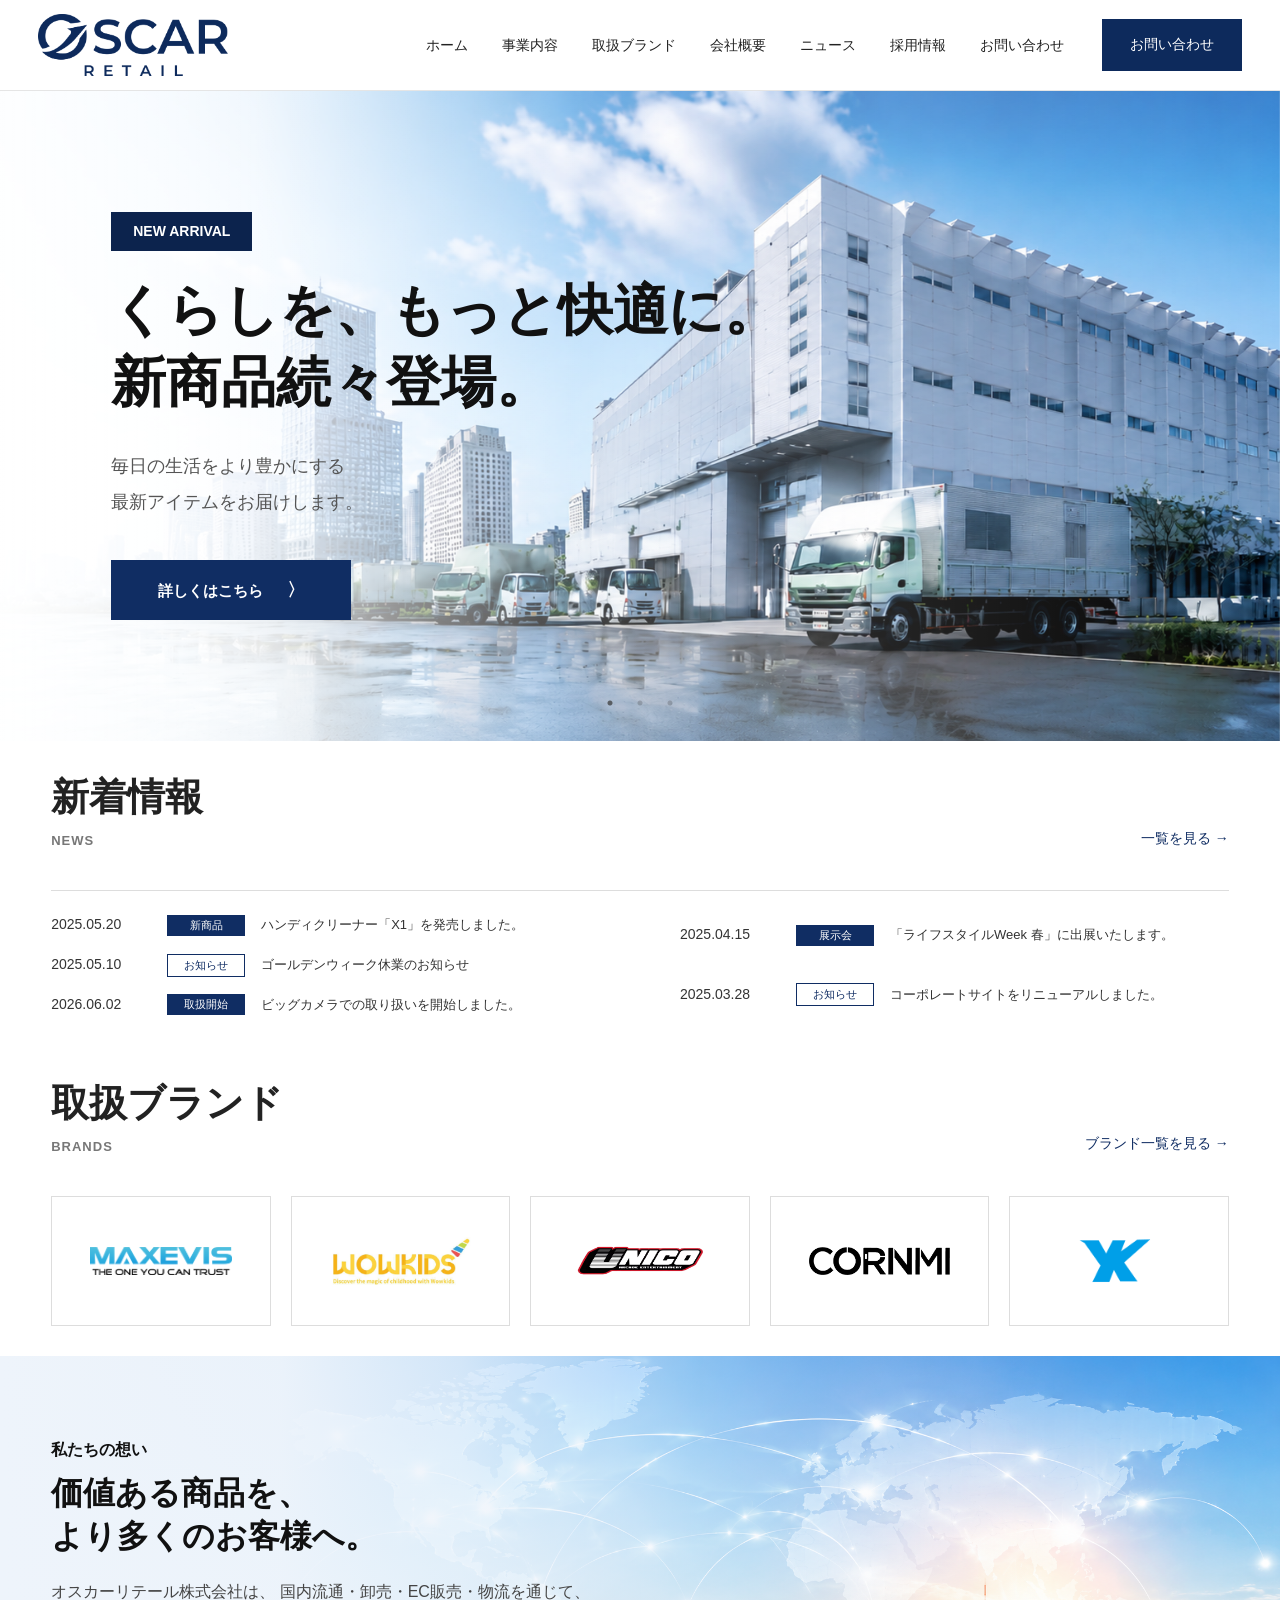
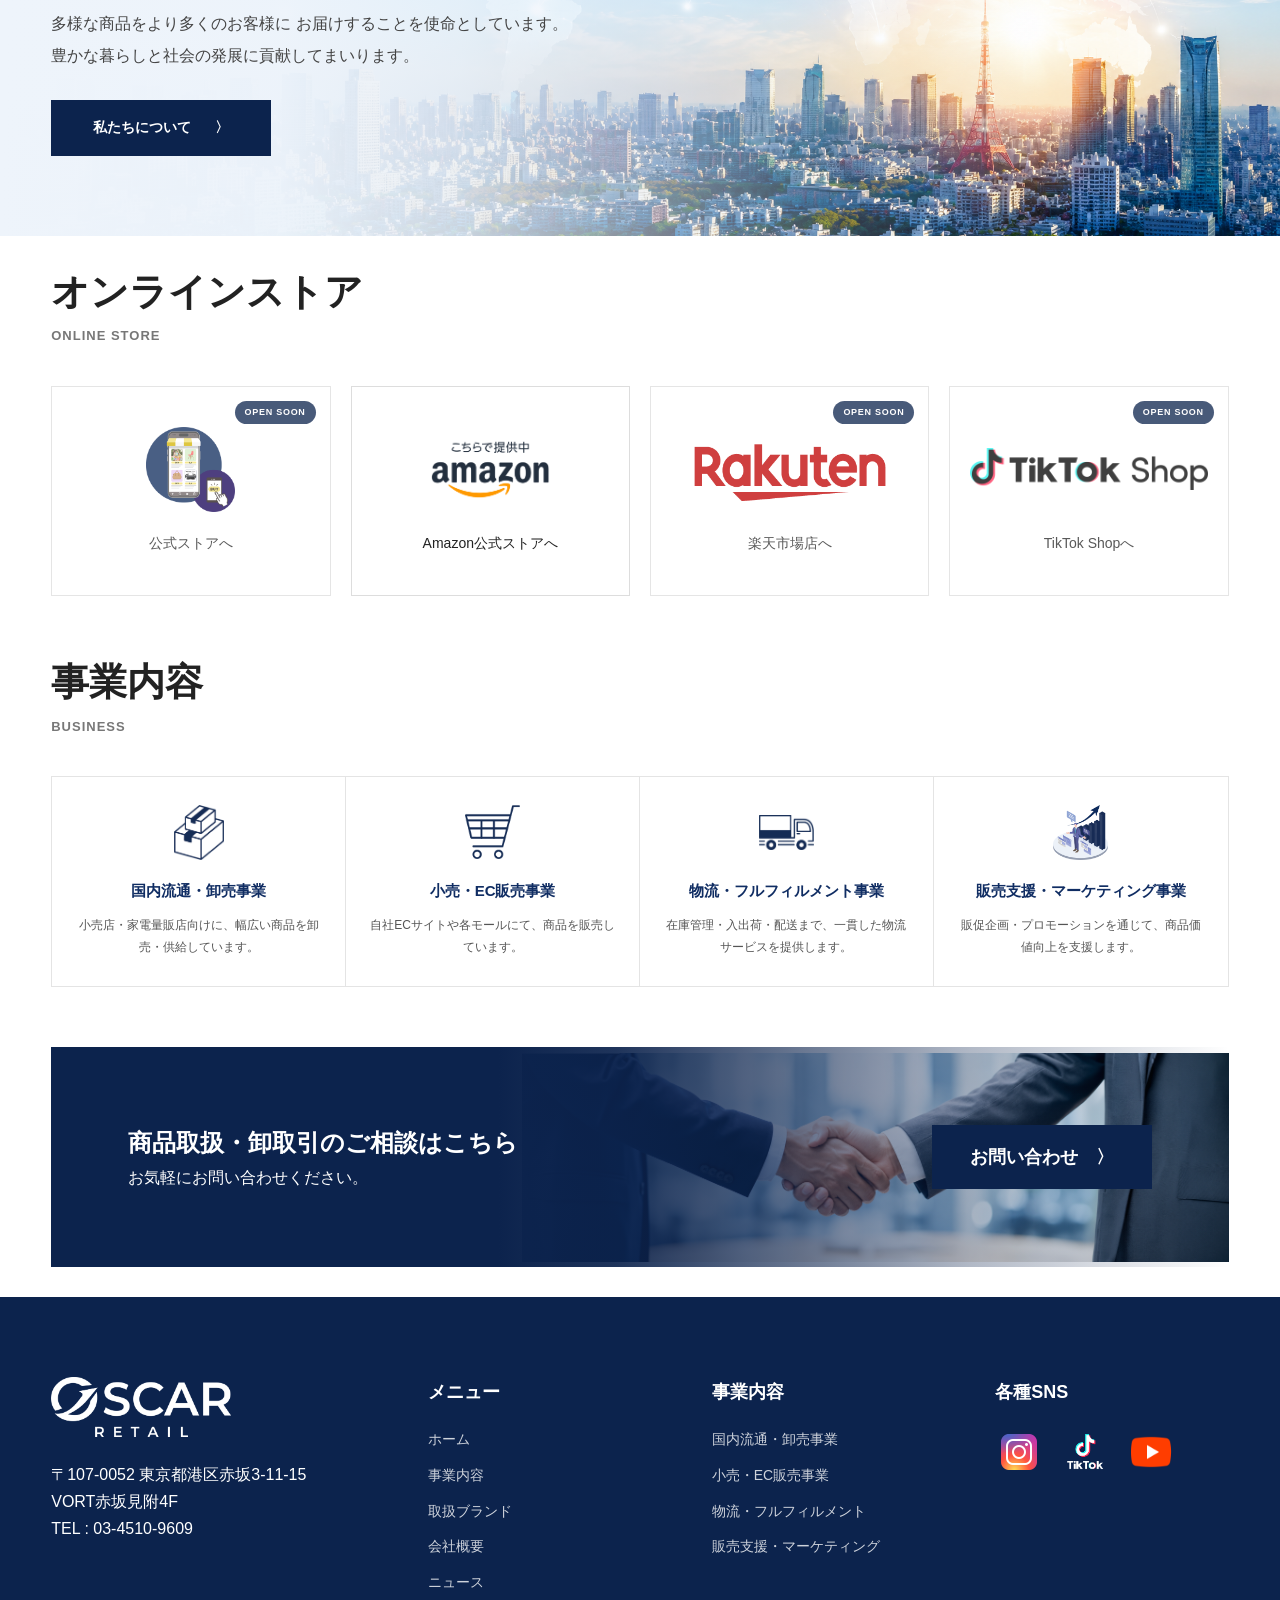
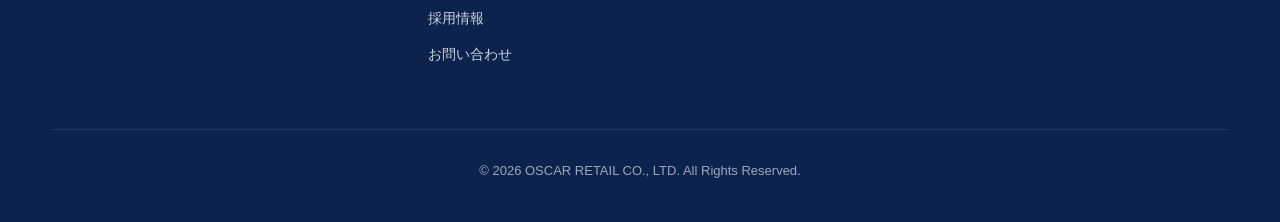
==== commit 276ab2af: "Update index.html" ====
--- a/index.html
+++ b/index.html
@@ -7,8 +7,9 @@
   <link rel="stylesheet" href="CSS/style.css">
   <link rel="preconnect" href="https://fonts.googleapis.com">
   <link rel="preconnect" href="https://fonts.gstatic.com" crossorigin>
-  
-
+  <link rel="stylesheet" href="CSS/slick.css">
+<link rel="stylesheet" href="CSS/slick-theme.css">
+<link rel="stylesheet" href="CSS/style.css">
 
 </head>
 
@@ -55,7 +56,23 @@
 </header>
 
   <!-- HERO -->
-  <section class="hero">
+<section class="hero">
+
+  <div class="hero-slider">
+
+    <div class="hero-slide"
+      style="background-image:url('images/concept-bg.png');">
+    </div>
+
+    <div class="hero-slide"
+      style="background-image:url('images/mv1.jpg');">
+    </div>
+
+    <div class="hero-slide"
+      style="background-image:url('images/mv.png');">
+    </div>
+
+  </div>
 
   <div class="hero-content">
 
@@ -71,7 +88,7 @@
       最新アイテムをお届けします。
     </p>
 
-    <a href="#" class="hero-btn">
+    <a href="news.html" class="hero-btn">
       詳しくはこちら
       <span>〉</span>
     </a>
@@ -92,7 +109,7 @@
           <span>NEWS</span>
         </h2>
 
-        <a href="#" class="more-link">
+        <a href="news.html" class="more-link">
           一覧を見る →
         </a>
 
@@ -115,9 +132,9 @@
     </div>
 
     <div class="news-item">
-      <div class="news-date">2025.04.28</div>
+      <div class="news-date">2026.06.02</div>
       <div class="news-category">取扱開始</div>
-      <p>「BRUNO」シリーズの取扱いを開始しました。</p>
+      <p>ビッグカメラでの取り扱いを開始しました。</p>
     </div>
 
   </div>
@@ -132,7 +149,7 @@
 
     <div class="news-item">
       <div class="news-date">2025.03.28</div>
-      <div class="news-category">お知らせ</div>
+      <div class="news-category news-category-light">お知らせ</div>
       <p>コーポレートサイトをリニューアルしました。</p>
     </div>
 
@@ -162,23 +179,23 @@
 
       <div class="brand-grid">
 
-        <a href="#" class="brand-card">
+        <a href="brands.html" class="brand-card">
           <img src="images/maxevis_logo.png" alt="MAXEVIS">
         </a>
 
-        <a href="#" class="brand-card">
+        <a href="brands.html" class="brand-card">
           <img src="images/wowkids_logo.png" alt="WOWKIDS">
         </a>
 
-        <a href="#" class="brand-card">
+        <a href="brands.html" class="brand-card">
           <img src="images/unico_logo.png" alt="Umedia（UNICO）">
         </a>
 
-        <a href="#" class="brand-card">
+        <a href="brands.html" class="brand-card">
           <img src="images/cornmi_logo.png" alt="CORNMI">
         </a>
 
-        <a href="#" class="brand-card">
+        <a href="brands.html" class="brand-card">
           <img src="images/yuko_logo.png" alt="YUKO">
         </a>
 
@@ -191,7 +208,8 @@
  <!-- MESSAGE -->
 <section class="concept-section">
 
-  <img src="images/concept-bg.png" alt="" class="concept-bg">
+ <!-- 私たちの想い背景
+ <img src="images/concept-bg2.png" alt="" class="concept-bg">-->
 
   <div class="concept-overlay"></div>
 
@@ -241,25 +259,28 @@
 
       <div class="store-grid">
 
-        <a href="#" class="store-card">
+        <a href="javascript:void(0);" class="store-card is-coming">
+		<span class="coming-badge">OPEN SOON</span>
           <img src="images/store.png" alt="">
           <p>公式ストアへ</p>
         </a>
 
-        <a href="#" class="store-card">
+        <a href="https://www.amazon.co.jp/b?node=26286483051&ie=UTF8&marketplaceID=A1VC38T7YXB528&me=A2MOR02J39QCSZ" class="store-card">
           <img src="images/amazon.png" alt="">
           <p>Amazon公式ストアへ</p>
         </a>
 
-        <a href="#" class="store-card">
-          <img src="images/rakuten.png" alt="">
-          <p>楽天市場店へ</p>
-        </a>
-
-        <a href="#" class="store-card">
-          <img src="images/tiktokshop.png" alt="">
-          <p>TikTok Shopへ</p>
-        </a>
+        <a href="javascript:void(0);" class="store-card is-coming">
+  <span class="coming-badge">OPEN SOON</span>
+  <img src="images/rakuten.png" alt="">
+  <p>楽天市場店へ</p>
+</a>
+
+        <a href="javascript:void(0);" class="store-card is-coming">
+  <span class="coming-badge">OPEN SOON</span>
+  <img src="images/tiktokshop.png" alt="">
+  <p>TikTok Shopへ</p>
+</a>
 
       </div>
 
@@ -395,7 +416,7 @@
 
           <ul class="footer-sns">
            <li>
-      <a href="#">
+      <a href="https://www.instagram.com/oscarjapan.inc">
         <img src="images/instagram_icon.png" alt="Instagram">
       </a>
     </li>
@@ -407,7 +428,7 @@
     </li>
 
     <li>
-      <a href="#">
+      <a href="https://www.youtube.com/@Oscar_Japan">
         <img src="images/youtube_icon.png" alt="YouTube">
       </a>
     </li>
@@ -423,6 +444,29 @@
     </div>
 
   </footer>
+<script src="js/jquery-3.7.1.min.js"></script>
+<script src="js/slick.min.js"></script>
+
+<script>
+$(function(){
+
+  $('.hero-slider').slick({
+    autoplay:true,
+    autoplaySpeed:4000,
+    speed:1200,
+    fade:true,
+    arrows:false,
+    dots:true,
+    pauseOnHover:false
+  });
+
+});
+</script>
+<script src="js/jquery-3.7.1.min.js"></script>
+<script src="js/slick.min.js"></script>
 <script src="js/main.js"></script>
+
 </body>
 </html>
+</body>
+</html>
--- a/CSS/style.css
+++ b/CSS/style.css
@@ -114,20 +114,35 @@
 .hero{
   position:relative;
   height:650px;
-
-  background-image:url("../images/mv.png");
+  overflow:hidden;
+  display:flex;
+  align-items:center;
+}
+
+.hero-slider,
+.hero-slider .slick-list,
+.hero-slider .slick-track,
+.hero-slide{
+  height:100%;
+}
+
+.hero-slider{
+  position:absolute;
+  inset:0;
+  z-index:0;
+}
+
+.hero-slide{
   background-size:cover;
   background-position:center right;
   background-repeat:no-repeat;
-
-  display:flex;
-  align-items:center;
 }
 
 .hero::before{
   content:"";
   position:absolute;
   inset:0;
+  z-index:1;
 
   background:linear-gradient(
     90deg,
@@ -140,14 +155,22 @@
 
 .hero-content{
   position:relative;
-  z-index:1;
-
+  z-index:2;
   width:min(1200px, 92%);
   margin:0 auto;
 
   padding-left:60px;
 }
 
+/* 3dots */
+.hero .slick-dots{
+  position:absolute;
+  bottom:28px;
+  left:50%;
+  transform:translateX(-50%);
+  z-index:3;
+}
+
 /* label */
 
 .hero-label{
@@ -167,7 +190,7 @@
 /* title */
 
 .hero h1{
-  font-size:58px;
+  font-size:55px;
   line-height:1.3;
 
   color:#111;
@@ -493,7 +516,7 @@
     .store-card{
       border:1px solid #ddd;
       background:#fff;
-      padding:30px 20px;
+      padding:40px 20px;
       text-align:center;
       transition:.3s;
     }
@@ -535,7 +558,7 @@
   }
 
   .store-card{
-    padding:24px 16px;
+    padding:30px 16px;
   }
 
   .store-card img{
@@ -562,6 +585,45 @@
 
   .store-card img{
     height:32px;
+  }
+
+}
+/* ======================
+      OPEN SOON
+    ====================== */
+
+.store-card{
+  position:relative;
+}
+
+.coming-badge{
+  position:absolute;
+  top:14px;
+  right:14px;
+
+  background:#0c234d;
+  color:#fff;
+
+  font-size:9px;
+  font-weight:600;
+  letter-spacing:.08em;
+
+  padding:4px 10px;
+  border-radius:20px;
+}
+
+.store-card.is-coming{
+  opacity:.75;
+  pointer-events:none;
+}
+
+@media(max-width:768px){
+
+  .coming-badge{
+    top:10px;
+    right:10px;
+    font-size:7px;
+    padding:3px 8px;
   }
 
 }
@@ -648,12 +710,58 @@
 .concept-section{
   position:relative;
   overflow:hidden;
-  height:360px;
-}
-
-/* 背景画像 */
+  height:480px;
+
+  background:
+    linear-gradient(
+      90deg,
+      #eef4fb 0%,
+      rgba(238,244,251,.98) 22%,
+      rgba(238,244,251,.85) 36%,
+      rgba(238,244,251,.55) 50%,
+      rgba(238,244,251,.22) 66%,
+      rgba(238,244,251,0) 82%
+    ),
+    url("../images/concept-bg2.png");
+
+  background-repeat:no-repeat;
+  background-size:100% auto;
+  background-position:right center;
+}
+
+/* Tablet */
+@media (max-width:1024px){
+
+  .concept-section{
+    height:420px;
+
+    background-size:140% auto;
+    background-position:center center;
+  }
+
+}
+/* Mobile */
+@media(max-width:768px){
+
+  .concept-section{
+    background:
+      linear-gradient(
+        180deg,
+        rgba(238,244,251,.70) 0%,
+        rgba(238,244,251,.68) 45%,
+        rgba(238,244,251,.62) 100%
+      ),
+      url("../images/concept-bg2.png");
+
+    background-size:cover;
+    background-position:right top;
+  }
+
+}
+/* 背景画像
 
 .concept-bg{
+transform:scale(1.03);
   position:absolute;
   inset:0;
 
@@ -664,22 +772,17 @@
   object-position:right center;
 }
 
-/* 白グラデ */
-
 .concept-overlay{
-  position:absolute;
-  inset:0;
-
-   background:linear-gradient(
+  background:linear-gradient(
     90deg,
-    rgba(250,250,250,1) 0%,
-    rgba(250,250,250,1) 42%,
-    rgba(250,250,250,.9) 48%,
-    rgba(250,250,250,.35) 58%,
-    rgba(250,250,250,.08) 68%,
-    rgba(250,250,250,0) 78%
+    rgba(238,244,251,1) 0%,
+    rgba(238,244,251,.95) 25%,
+    rgba(238,244,251,.75) 45%,
+    rgba(238,244,251,.35) 65%,
+    rgba(238,244,251,.08) 85%,
+    rgba(238,244,251,0) 100%
   );
-}
+} */ 
 
 /* 中身 */
 
@@ -1214,24 +1317,267 @@
   }
 
 }
-
 /* ======================
-   business responsive
+   CONTACT TYPE
 ====================== */
 
+.contact-type-section{
+  margin-bottom:70px;
+  text-align:center;
+}
+
+.contact-type-title{
+  font-size:22px;
+  color:#0c234d;
+  margin-bottom:32px;
+  position:relative;
+}
+
+.contact-type-title::after{
+  content:"";
+  display:block;
+  width:34px;
+  height:2px;
+  background:#0c234d;
+  margin:12px auto 0;
+}
+
+.contact-type-grid{
+  display:grid;
+  grid-template-columns:repeat(4,1fr);
+  gap:20px;
+}
+
+.contact-type-card{
+  position:relative;
+  border:1px solid #ddd;
+  padding:34px 20px;
+  background:#fff;
+  cursor:pointer;
+  transition:.3s;
+  text-align:center;
+}
+
+.contact-type-card input{
+  position:absolute;
+  top:18px;
+  left:18px;
+}
+
+.contact-type-card.active{
+  background:#0c234d;
+  color:#fff;
+  border-color:#0c234d;
+}
+
+.contact-type-card.active h3,
+.contact-type-card.active p{
+  color:#fff;
+}
+.contact-type-card:hover h3,
+.contact-type-card:hover p{
+  color:#fff;
+}
+
+.contact-type-card h3{
+  font-size:18px;
+  color:#0c234d;
+  margin-bottom:10px;
+}
+
+.contact-type-card p{
+  font-size:13px;
+  color:#555;
+  line-height:1.7;
+}
+
+/* アイコンサイズ統一 */
+
+.contact-type-icon{
+  height:80px;
+  margin:0 auto 24px;
+
+  display:flex;
+  align-items:center;
+  justify-content:center;
+}
+
+.contact-type-icon img{
+  height:60px;
+  width:auto;
+  display:block;
+}
+
+.contact-type-note{
+  margin-top:22px;
+  font-size:13px;
+  color:#555;
+}
+
+.contact-type-card img{
+  filter:none;
+}
+
+.contact-type-card:hover img,
+.contact-type-card.is-active img{
+  filter:brightness(0) invert(1);
+}
+
+
+@media(max-width:900px){
+
+  .contact-type-grid{
+    grid-template-columns:repeat(2,1fr);
+  }
+
+}
+
+@media(max-width:600px){
+
+  .contact-type-grid{
+    grid-template-columns:1fr;
+  }
+
+  .contact-type-card{
+    padding:28px 20px;
+  }
+
+}
+.contact-form-title{
+  font-size:24px;
+  color:#0c234d;
+  margin-bottom:28px;
+  position:relative;
+}
+
+.contact-form-title::after{
+  content:"";
+  display:block;
+  width:40px;
+  height:2px;
+  background:#0c234d;
+  margin-top:10px;
+}
+
+.privacy-check{
+  display:flex;
+  justify-content:center;
+  align-items:center;
+  gap:10px;
+  margin-top:30px;
+}
+
+.contact-submit{
+  display:flex;
+  justify-content:center;
+  margin-top:25px;
+}
+
+.contact-submit button{
+  width:360px;
+  height:58px;
+
+  background:#0c234d;
+  color:#fff;
+
+  border:none;
+  cursor:pointer;
+
+  font-size:15px;
+  font-weight:700;
+}
+
+.contact-tel-box{
+  margin:50px auto 0;
+  width:100%;
+  border:1px solid #ddd;
+  padding:28px 70px;
+
+  display:grid;
+  grid-template-columns:1fr 1px 1fr;
+  align-items:center;
+  gap:50px;
+}
+
+.tel-info{
+  display:flex;
+  align-items:center;
+  justify-content:center;
+  gap:22px;
+}
+
+.tel-icon{
+  width:50px;
+  height:50px;
+  object-fit:contain;
+}
+
+.tel-title{
+  font-size:16px;
+  font-weight:700;
+  color:#0c234d;
+  margin-bottom:6px;
+  white-space:nowrap;
+}
+
+.tel-time{
+  font-size:13px;
+  color:#555;
+  white-space:nowrap;
+}
+
+.tel-divider{
+  width:1px;
+  height:64px;
+  background:#ddd;
+}
+
+.tel-number{
+  display:flex;
+  align-items:center;
+  justify-content:center;
+  gap:18px;
+
+  font-size:32px;
+  font-weight:700;
+  color:#0c234d;
+  white-space:nowrap;
+}
+
+.tel-number-icon{
+  width:50px;
+  height:50px;
+  object-fit:contain;
+}
+
+/* responsive */
+
 @media(max-width:768px){
 
-  .business-page-card{
+  .contact-tel-box{
     grid-template-columns:1fr;
     gap:24px;
-  }
-
-  .business-page-img{
+    padding:28px 24px;
+    text-align:center;
+  }
+
+  .tel-info{
+    flex-direction:column;
+    gap:14px;
+  }
+
+  .tel-divider{
     width:100%;
-    min-height:220px;
-  }
-
-}
+    height:1px;
+  }
+
+  .tel-number{
+    font-size:24px;
+  }
+
+}
+
+
     
 /* =========================
    下層ページ共通
@@ -1400,6 +1746,21 @@
   font-weight:700;
 }
 
+.company-map-link{
+  display:inline-block;
+  margin-top:8px;
+
+  color:#0c234d;
+  font-size:14px;
+  font-weight:600;
+
+  text-decoration:none;
+}
+
+.company-map-link:hover{
+  text-decoration:underline;
+}
+
 /* グループ会社 */
 
 /* ======================
@@ -1660,10 +2021,16 @@
   background:#fff;
 }
 
-.business-page-img,
-.recruit-img{
-  min-height:220px;
-  background:#eef2f6;
+.business-page-img{
+  overflow:hidden;
+  border-radius:4px;
+}
+
+.business-page-img img{
+  width:100%;
+  height:100%;
+  object-fit:cover;
+  display:block;
 }
 
 .business-page-card h3{
@@ -1688,7 +2055,6 @@
 
   .business-page-img{
     width:100%;
-    min-height:220px;
   }
 
 }
@@ -1713,6 +2079,25 @@
   }
 
 }
+
+/* ======================
+   business responsive
+====================== */
+
+@media(max-width:768px){
+
+  .business-page-card{
+    grid-template-columns:1fr;
+    gap:24px;
+  }
+
+  .business-page-img{
+    width:100%;
+    min-height:220px;
+  }
+
+}
+
 /* ======================
    page visual responsive
 ====================== */
@@ -1762,7 +2147,7 @@
     height:190px;
 
     /* スマホで背景を少し右寄せ */
-    background-position:72% center;
+    background-position:80% center;
   }
 
   .page-visual h1{
@@ -1815,6 +2200,17 @@
   line-height:2;
   text-align:left;
 }
+.brand-catch{
+  font-size:20px;
+  font-weight:700;
+  color:#0c234d;
+
+  border-left:3px solid #0c234d;
+  padding-left:12px;
+
+  margin-bottom:16px;
+  line-height:1.5;
+}
 
 /* responsive */
 
@@ -1829,34 +2225,96 @@
 /* news */
 
 .news-page-list{
-  border-top:1px solid #ddd;
+  display:grid;
+  gap:32px;
 }
 
 .news-page-item{
   display:grid;
-  grid-template-columns:140px 100px 1fr;
-  gap:20px;
+  grid-template-columns:300px 1fr;
+  gap:32px;
   align-items:center;
-  padding:24px 0;
-  border-bottom:1px solid #eee;
+
+  padding:28px;
+  border:1px solid #e5e5e5;
+  background:#fff;
+}
+
+.news-page-img{
+  overflow:hidden;
+  background:#eef2f6;
+}
+
+.news-page-img img{
+  width:100%;
+  aspect-ratio:16 / 9;
+  object-fit:cover;
+  display:block;
+}
+
+.news-meta{
+  display:flex;
+  align-items:center;
+  gap:16px;
+  margin-bottom:14px;
 }
 
 .news-date{
   color:#333;
+  font-size:14px;
 }
 
 .news-label{
   background:#0c234d;
   color:#fff;
-  text-align:center;
   font-size:12px;
-  padding:4px 10px;
+  padding:4px 12px;
 }
 
 .news-title{
-  color:#222;
-}
-
+  font-size:22px;
+  color:#0c234d;
+  margin-bottom:12px;
+}
+
+.news-page-body p{
+  font-size:14px;
+  line-height:2;
+  color:#555;
+}
+
+.news-link{
+  display:inline-flex;
+  align-items:center;
+  gap:6px;
+  margin-top:12px;
+
+  color:#0c234d;
+  font-weight:700;
+  text-decoration:none;
+}
+
+.news-link span{
+  transition:.3s;
+}
+
+.news-link:hover span{
+  transform:translateX(4px);
+}
+
+@media(max-width:768px){
+
+  .news-page-item{
+    grid-template-columns:1fr;
+    gap:20px;
+    padding:22px;
+  }
+
+  .news-title{
+    font-size:20px;
+  }
+
+}
 /* recruit */
 
 .company-section-title.center{
@@ -1910,6 +2368,66 @@
   font-size:14px;
   color:#0c234d;
   letter-spacing:.08em;
+}
+
+/* recruit page visual responsive */
+
+@media(max-width:768px){
+
+  .recruitpage-visual{
+    height:360px;
+
+    /* 人物を右側に寄せて見せる */
+    background-position:68% center;
+    background-size:cover;
+  }
+
+  .recruitpage-visual::before{
+    content:"";
+    position:absolute;
+    inset:0;
+
+    background:linear-gradient(
+      90deg,
+      rgba(255,255,255,.88) 0%,
+      rgba(255,255,255,.62) 38%,
+      rgba(255,255,255,.22) 65%,
+      rgba(255,255,255,0) 100%
+    );
+  }
+
+  .recruitpage-visual h1{
+    font-size:34px;
+  }
+
+  .recruitpage-visual p{
+    font-size:12px;
+  }
+
+  .recruitpage-visual h2{
+    font-size:16px;
+    line-height:1.8;
+  }
+
+}
+
+@media(max-width:480px){
+
+  .recruitpage-visual{
+    height:420px;
+
+    /* 数字を大きくすると右側が見える */
+    background-position:75% center;
+  }
+
+  .recruitpage-visual h1{
+    font-size:30px;
+  }
+
+  .recruitpage-visual h2{
+    font-size:15px;
+  }
+
 }
 
 /* 働く環境 */
@@ -2321,4 +2839,4 @@
     display:none;
   }
 
-}+}
--- a/CSS/style.css
+++ b/CSS/style.css
@@ -114,20 +114,35 @@
 .hero{
   position:relative;
   height:650px;
-
-  background-image:url("../images/mv.png");
+  overflow:hidden;
+  display:flex;
+  align-items:center;
+}
+
+.hero-slider,
+.hero-slider .slick-list,
+.hero-slider .slick-track,
+.hero-slide{
+  height:100%;
+}
+
+.hero-slider{
+  position:absolute;
+  inset:0;
+  z-index:0;
+}
+
+.hero-slide{
   background-size:cover;
   background-position:center right;
   background-repeat:no-repeat;
-
-  display:flex;
-  align-items:center;
 }
 
 .hero::before{
   content:"";
   position:absolute;
   inset:0;
+  z-index:1;
 
   background:linear-gradient(
     90deg,
@@ -140,14 +155,22 @@
 
 .hero-content{
   position:relative;
-  z-index:1;
-
+  z-index:2;
   width:min(1200px, 92%);
   margin:0 auto;
 
   padding-left:60px;
 }
 
+/* 3dots */
+.hero .slick-dots{
+  position:absolute;
+  bottom:28px;
+  left:50%;
+  transform:translateX(-50%);
+  z-index:3;
+}
+
 /* label */
 
 .hero-label{
@@ -167,7 +190,7 @@
 /* title */
 
 .hero h1{
-  font-size:58px;
+  font-size:55px;
   line-height:1.3;
 
   color:#111;
@@ -493,7 +516,7 @@
     .store-card{
       border:1px solid #ddd;
       background:#fff;
-      padding:30px 20px;
+      padding:40px 20px;
       text-align:center;
       transition:.3s;
     }
@@ -535,7 +558,7 @@
   }
 
   .store-card{
-    padding:24px 16px;
+    padding:30px 16px;
   }
 
   .store-card img{
@@ -562,6 +585,45 @@
 
   .store-card img{
     height:32px;
+  }
+
+}
+/* ======================
+      OPEN SOON
+    ====================== */
+
+.store-card{
+  position:relative;
+}
+
+.coming-badge{
+  position:absolute;
+  top:14px;
+  right:14px;
+
+  background:#0c234d;
+  color:#fff;
+
+  font-size:9px;
+  font-weight:600;
+  letter-spacing:.08em;
+
+  padding:4px 10px;
+  border-radius:20px;
+}
+
+.store-card.is-coming{
+  opacity:.75;
+  pointer-events:none;
+}
+
+@media(max-width:768px){
+
+  .coming-badge{
+    top:10px;
+    right:10px;
+    font-size:7px;
+    padding:3px 8px;
   }
 
 }
@@ -648,12 +710,58 @@
 .concept-section{
   position:relative;
   overflow:hidden;
-  height:360px;
-}
-
-/* 背景画像 */
+  height:480px;
+
+  background:
+    linear-gradient(
+      90deg,
+      #eef4fb 0%,
+      rgba(238,244,251,.98) 22%,
+      rgba(238,244,251,.85) 36%,
+      rgba(238,244,251,.55) 50%,
+      rgba(238,244,251,.22) 66%,
+      rgba(238,244,251,0) 82%
+    ),
+    url("../images/concept-bg2.png");
+
+  background-repeat:no-repeat;
+  background-size:100% auto;
+  background-position:right center;
+}
+
+/* Tablet */
+@media (max-width:1024px){
+
+  .concept-section{
+    height:420px;
+
+    background-size:140% auto;
+    background-position:center center;
+  }
+
+}
+/* Mobile */
+@media(max-width:768px){
+
+  .concept-section{
+    background:
+      linear-gradient(
+        180deg,
+        rgba(238,244,251,.70) 0%,
+        rgba(238,244,251,.68) 45%,
+        rgba(238,244,251,.62) 100%
+      ),
+      url("../images/concept-bg2.png");
+
+    background-size:cover;
+    background-position:right top;
+  }
+
+}
+/* 背景画像
 
 .concept-bg{
+transform:scale(1.03);
   position:absolute;
   inset:0;
 
@@ -664,22 +772,17 @@
   object-position:right center;
 }
 
-/* 白グラデ */
-
 .concept-overlay{
-  position:absolute;
-  inset:0;
-
-   background:linear-gradient(
+  background:linear-gradient(
     90deg,
-    rgba(250,250,250,1) 0%,
-    rgba(250,250,250,1) 42%,
-    rgba(250,250,250,.9) 48%,
-    rgba(250,250,250,.35) 58%,
-    rgba(250,250,250,.08) 68%,
-    rgba(250,250,250,0) 78%
+    rgba(238,244,251,1) 0%,
+    rgba(238,244,251,.95) 25%,
+    rgba(238,244,251,.75) 45%,
+    rgba(238,244,251,.35) 65%,
+    rgba(238,244,251,.08) 85%,
+    rgba(238,244,251,0) 100%
   );
-}
+} */ 
 
 /* 中身 */
 
@@ -1214,24 +1317,267 @@
   }
 
 }
-
 /* ======================
-   business responsive
+   CONTACT TYPE
 ====================== */
 
+.contact-type-section{
+  margin-bottom:70px;
+  text-align:center;
+}
+
+.contact-type-title{
+  font-size:22px;
+  color:#0c234d;
+  margin-bottom:32px;
+  position:relative;
+}
+
+.contact-type-title::after{
+  content:"";
+  display:block;
+  width:34px;
+  height:2px;
+  background:#0c234d;
+  margin:12px auto 0;
+}
+
+.contact-type-grid{
+  display:grid;
+  grid-template-columns:repeat(4,1fr);
+  gap:20px;
+}
+
+.contact-type-card{
+  position:relative;
+  border:1px solid #ddd;
+  padding:34px 20px;
+  background:#fff;
+  cursor:pointer;
+  transition:.3s;
+  text-align:center;
+}
+
+.contact-type-card input{
+  position:absolute;
+  top:18px;
+  left:18px;
+}
+
+.contact-type-card.active{
+  background:#0c234d;
+  color:#fff;
+  border-color:#0c234d;
+}
+
+.contact-type-card.active h3,
+.contact-type-card.active p{
+  color:#fff;
+}
+.contact-type-card:hover h3,
+.contact-type-card:hover p{
+  color:#fff;
+}
+
+.contact-type-card h3{
+  font-size:18px;
+  color:#0c234d;
+  margin-bottom:10px;
+}
+
+.contact-type-card p{
+  font-size:13px;
+  color:#555;
+  line-height:1.7;
+}
+
+/* アイコンサイズ統一 */
+
+.contact-type-icon{
+  height:80px;
+  margin:0 auto 24px;
+
+  display:flex;
+  align-items:center;
+  justify-content:center;
+}
+
+.contact-type-icon img{
+  height:60px;
+  width:auto;
+  display:block;
+}
+
+.contact-type-note{
+  margin-top:22px;
+  font-size:13px;
+  color:#555;
+}
+
+.contact-type-card img{
+  filter:none;
+}
+
+.contact-type-card:hover img,
+.contact-type-card.is-active img{
+  filter:brightness(0) invert(1);
+}
+
+
+@media(max-width:900px){
+
+  .contact-type-grid{
+    grid-template-columns:repeat(2,1fr);
+  }
+
+}
+
+@media(max-width:600px){
+
+  .contact-type-grid{
+    grid-template-columns:1fr;
+  }
+
+  .contact-type-card{
+    padding:28px 20px;
+  }
+
+}
+.contact-form-title{
+  font-size:24px;
+  color:#0c234d;
+  margin-bottom:28px;
+  position:relative;
+}
+
+.contact-form-title::after{
+  content:"";
+  display:block;
+  width:40px;
+  height:2px;
+  background:#0c234d;
+  margin-top:10px;
+}
+
+.privacy-check{
+  display:flex;
+  justify-content:center;
+  align-items:center;
+  gap:10px;
+  margin-top:30px;
+}
+
+.contact-submit{
+  display:flex;
+  justify-content:center;
+  margin-top:25px;
+}
+
+.contact-submit button{
+  width:360px;
+  height:58px;
+
+  background:#0c234d;
+  color:#fff;
+
+  border:none;
+  cursor:pointer;
+
+  font-size:15px;
+  font-weight:700;
+}
+
+.contact-tel-box{
+  margin:50px auto 0;
+  width:100%;
+  border:1px solid #ddd;
+  padding:28px 70px;
+
+  display:grid;
+  grid-template-columns:1fr 1px 1fr;
+  align-items:center;
+  gap:50px;
+}
+
+.tel-info{
+  display:flex;
+  align-items:center;
+  justify-content:center;
+  gap:22px;
+}
+
+.tel-icon{
+  width:50px;
+  height:50px;
+  object-fit:contain;
+}
+
+.tel-title{
+  font-size:16px;
+  font-weight:700;
+  color:#0c234d;
+  margin-bottom:6px;
+  white-space:nowrap;
+}
+
+.tel-time{
+  font-size:13px;
+  color:#555;
+  white-space:nowrap;
+}
+
+.tel-divider{
+  width:1px;
+  height:64px;
+  background:#ddd;
+}
+
+.tel-number{
+  display:flex;
+  align-items:center;
+  justify-content:center;
+  gap:18px;
+
+  font-size:32px;
+  font-weight:700;
+  color:#0c234d;
+  white-space:nowrap;
+}
+
+.tel-number-icon{
+  width:50px;
+  height:50px;
+  object-fit:contain;
+}
+
+/* responsive */
+
 @media(max-width:768px){
 
-  .business-page-card{
+  .contact-tel-box{
     grid-template-columns:1fr;
     gap:24px;
-  }
-
-  .business-page-img{
+    padding:28px 24px;
+    text-align:center;
+  }
+
+  .tel-info{
+    flex-direction:column;
+    gap:14px;
+  }
+
+  .tel-divider{
     width:100%;
-    min-height:220px;
-  }
-
-}
+    height:1px;
+  }
+
+  .tel-number{
+    font-size:24px;
+  }
+
+}
+
+
     
 /* =========================
    下層ページ共通
@@ -1400,6 +1746,21 @@
   font-weight:700;
 }
 
+.company-map-link{
+  display:inline-block;
+  margin-top:8px;
+
+  color:#0c234d;
+  font-size:14px;
+  font-weight:600;
+
+  text-decoration:none;
+}
+
+.company-map-link:hover{
+  text-decoration:underline;
+}
+
 /* グループ会社 */
 
 /* ======================
@@ -1660,10 +2021,16 @@
   background:#fff;
 }
 
-.business-page-img,
-.recruit-img{
-  min-height:220px;
-  background:#eef2f6;
+.business-page-img{
+  overflow:hidden;
+  border-radius:4px;
+}
+
+.business-page-img img{
+  width:100%;
+  height:100%;
+  object-fit:cover;
+  display:block;
 }
 
 .business-page-card h3{
@@ -1688,7 +2055,6 @@
 
   .business-page-img{
     width:100%;
-    min-height:220px;
   }
 
 }
@@ -1713,6 +2079,25 @@
   }
 
 }
+
+/* ======================
+   business responsive
+====================== */
+
+@media(max-width:768px){
+
+  .business-page-card{
+    grid-template-columns:1fr;
+    gap:24px;
+  }
+
+  .business-page-img{
+    width:100%;
+    min-height:220px;
+  }
+
+}
+
 /* ======================
    page visual responsive
 ====================== */
@@ -1762,7 +2147,7 @@
     height:190px;
 
     /* スマホで背景を少し右寄せ */
-    background-position:72% center;
+    background-position:80% center;
   }
 
   .page-visual h1{
@@ -1815,6 +2200,17 @@
   line-height:2;
   text-align:left;
 }
+.brand-catch{
+  font-size:20px;
+  font-weight:700;
+  color:#0c234d;
+
+  border-left:3px solid #0c234d;
+  padding-left:12px;
+
+  margin-bottom:16px;
+  line-height:1.5;
+}
 
 /* responsive */
 
@@ -1829,34 +2225,96 @@
 /* news */
 
 .news-page-list{
-  border-top:1px solid #ddd;
+  display:grid;
+  gap:32px;
 }
 
 .news-page-item{
   display:grid;
-  grid-template-columns:140px 100px 1fr;
-  gap:20px;
+  grid-template-columns:300px 1fr;
+  gap:32px;
   align-items:center;
-  padding:24px 0;
-  border-bottom:1px solid #eee;
+
+  padding:28px;
+  border:1px solid #e5e5e5;
+  background:#fff;
+}
+
+.news-page-img{
+  overflow:hidden;
+  background:#eef2f6;
+}
+
+.news-page-img img{
+  width:100%;
+  aspect-ratio:16 / 9;
+  object-fit:cover;
+  display:block;
+}
+
+.news-meta{
+  display:flex;
+  align-items:center;
+  gap:16px;
+  margin-bottom:14px;
 }
 
 .news-date{
   color:#333;
+  font-size:14px;
 }
 
 .news-label{
   background:#0c234d;
   color:#fff;
-  text-align:center;
   font-size:12px;
-  padding:4px 10px;
+  padding:4px 12px;
 }
 
 .news-title{
-  color:#222;
-}
-
+  font-size:22px;
+  color:#0c234d;
+  margin-bottom:12px;
+}
+
+.news-page-body p{
+  font-size:14px;
+  line-height:2;
+  color:#555;
+}
+
+.news-link{
+  display:inline-flex;
+  align-items:center;
+  gap:6px;
+  margin-top:12px;
+
+  color:#0c234d;
+  font-weight:700;
+  text-decoration:none;
+}
+
+.news-link span{
+  transition:.3s;
+}
+
+.news-link:hover span{
+  transform:translateX(4px);
+}
+
+@media(max-width:768px){
+
+  .news-page-item{
+    grid-template-columns:1fr;
+    gap:20px;
+    padding:22px;
+  }
+
+  .news-title{
+    font-size:20px;
+  }
+
+}
 /* recruit */
 
 .company-section-title.center{
@@ -1910,6 +2368,66 @@
   font-size:14px;
   color:#0c234d;
   letter-spacing:.08em;
+}
+
+/* recruit page visual responsive */
+
+@media(max-width:768px){
+
+  .recruitpage-visual{
+    height:360px;
+
+    /* 人物を右側に寄せて見せる */
+    background-position:68% center;
+    background-size:cover;
+  }
+
+  .recruitpage-visual::before{
+    content:"";
+    position:absolute;
+    inset:0;
+
+    background:linear-gradient(
+      90deg,
+      rgba(255,255,255,.88) 0%,
+      rgba(255,255,255,.62) 38%,
+      rgba(255,255,255,.22) 65%,
+      rgba(255,255,255,0) 100%
+    );
+  }
+
+  .recruitpage-visual h1{
+    font-size:34px;
+  }
+
+  .recruitpage-visual p{
+    font-size:12px;
+  }
+
+  .recruitpage-visual h2{
+    font-size:16px;
+    line-height:1.8;
+  }
+
+}
+
+@media(max-width:480px){
+
+  .recruitpage-visual{
+    height:420px;
+
+    /* 数字を大きくすると右側が見える */
+    background-position:75% center;
+  }
+
+  .recruitpage-visual h1{
+    font-size:30px;
+  }
+
+  .recruitpage-visual h2{
+    font-size:15px;
+  }
+
 }
 
 /* 働く環境 */
@@ -2321,4 +2839,4 @@
     display:none;
   }
 
-}+}
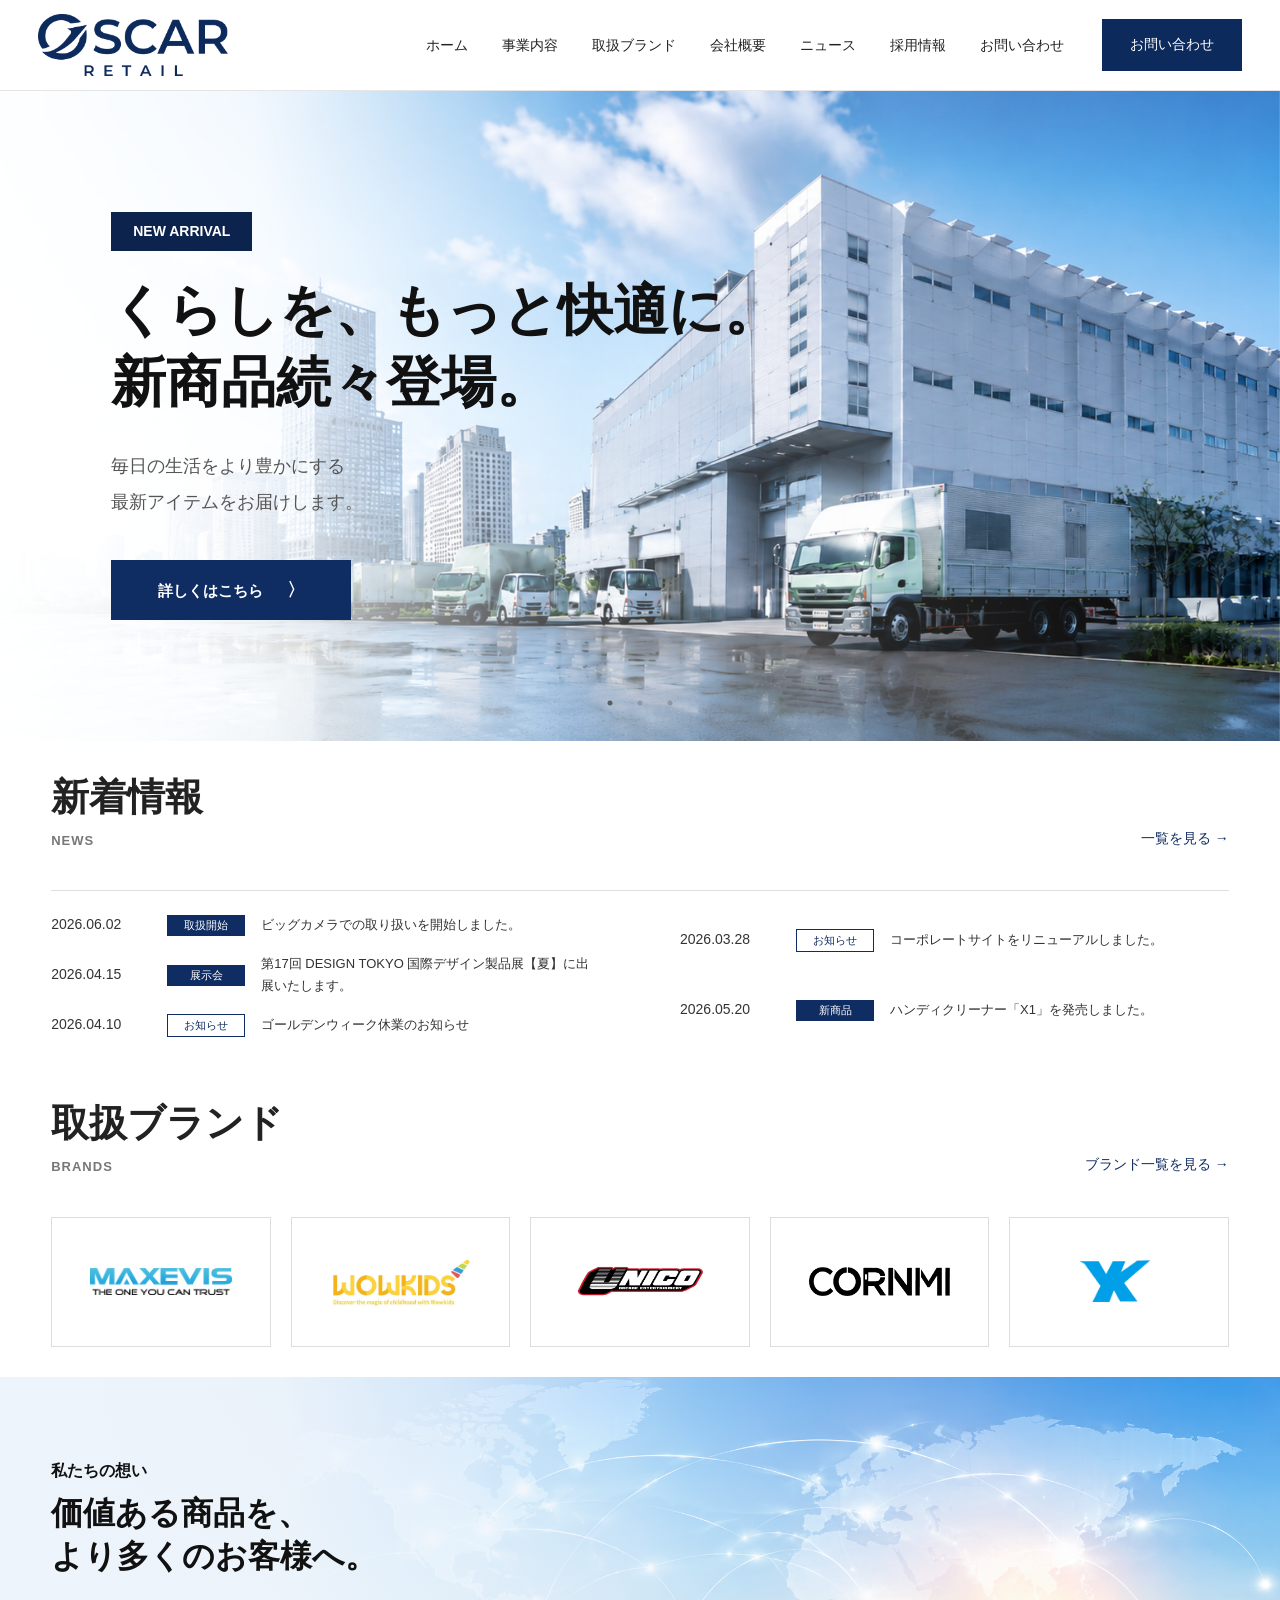
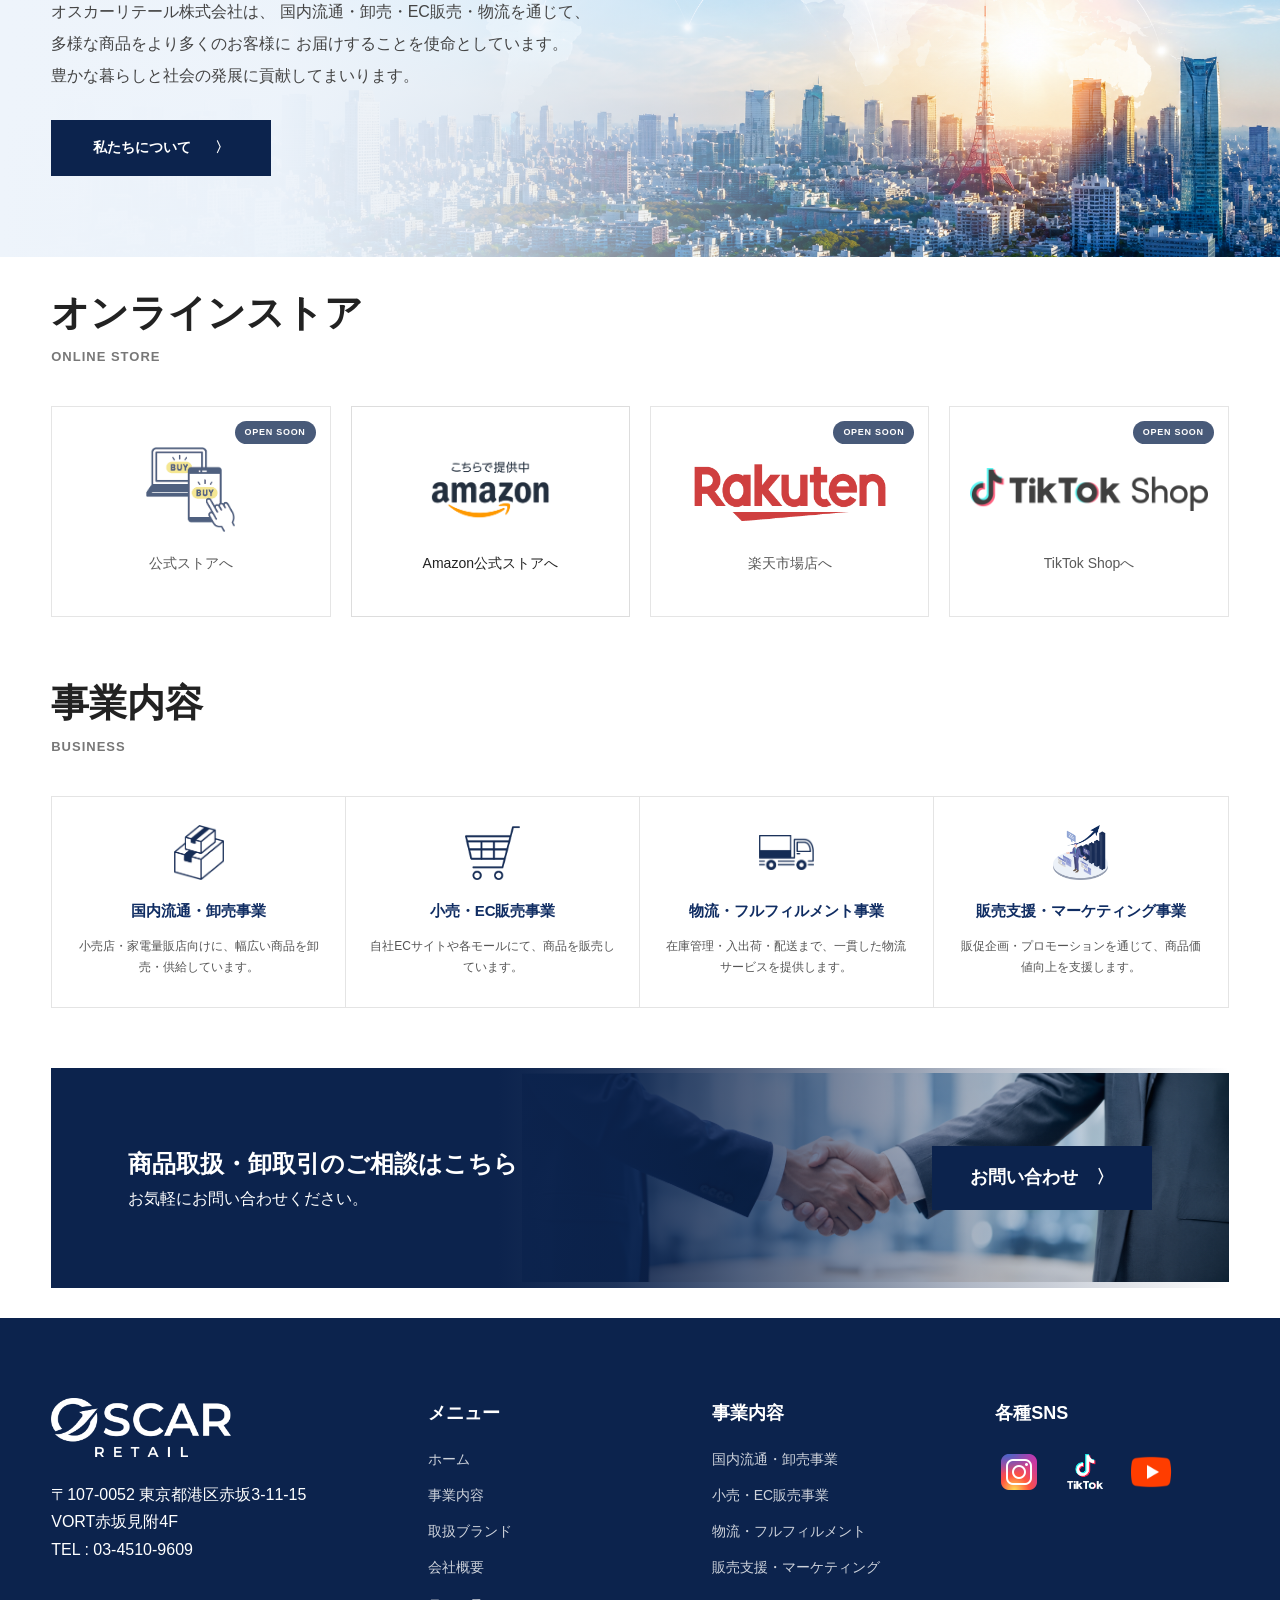
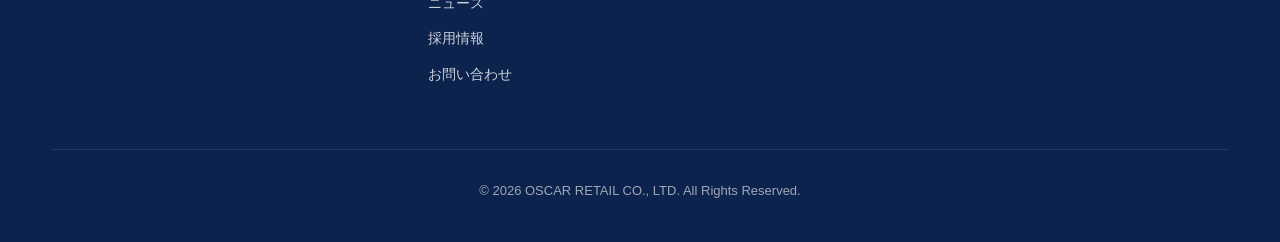
==== commit 03e238d6: "Update index.html" ====
--- a/index.html
+++ b/index.html
@@ -119,38 +119,38 @@
 
   <div class="news-column">
 
-    <div class="news-item">
-      <div class="news-date">2025.05.20</div>
-      <div class="news-category">新商品</div>
-      <p>ハンディクリーナー「X1」を発売しました。</p>
-    </div>
-
-    <div class="news-item">
-      <div class="news-date">2025.05.10</div>
-      <div class="news-category news-category-light">お知らせ</div>
-      <p>ゴールデンウィーク休業のお知らせ</p>
-    </div>
-
-    <div class="news-item">
+<div class="news-item">
       <div class="news-date">2026.06.02</div>
       <div class="news-category">取扱開始</div>
       <p>ビッグカメラでの取り扱いを開始しました。</p>
     </div>
+	
+	<div class="news-item">
+      <div class="news-date">2026.04.15</div>
+      <div class="news-category">展示会</div>
+      <p>第17回 DESIGN TOKYO 国際デザイン製品展【夏】に出展いたします。</p>
+    </div>
+
+<div class="news-item">
+      <div class="news-date">2026.04.10</div>
+      <div class="news-category news-category-light">お知らせ</div>
+      <p>ゴールデンウィーク休業のお知らせ</p>
+    </div>
 
   </div>
 
   <div class="news-column">
 
     <div class="news-item">
-      <div class="news-date">2025.04.15</div>
-      <div class="news-category">展示会</div>
-      <p>「ライフスタイルWeek 春」に出展いたします。</p>
-    </div>
-
-    <div class="news-item">
-      <div class="news-date">2025.03.28</div>
+      <div class="news-date">2026.03.28</div>
       <div class="news-category news-category-light">お知らせ</div>
       <p>コーポレートサイトをリニューアルしました。</p>
+    </div>
+	
+	<div class="news-item">
+      <div class="news-date">2026.05.20</div>
+      <div class="news-category">新商品</div>
+      <p>ハンディクリーナー「X1」を発売しました。</p>
     </div>
 
   </div>
@@ -261,7 +261,7 @@
 
         <a href="javascript:void(0);" class="store-card is-coming">
 		<span class="coming-badge">OPEN SOON</span>
-          <img src="images/store.png" alt="">
+          <img src="images/ecshop.png" alt="">
           <p>公式ストアへ</p>
         </a>
 
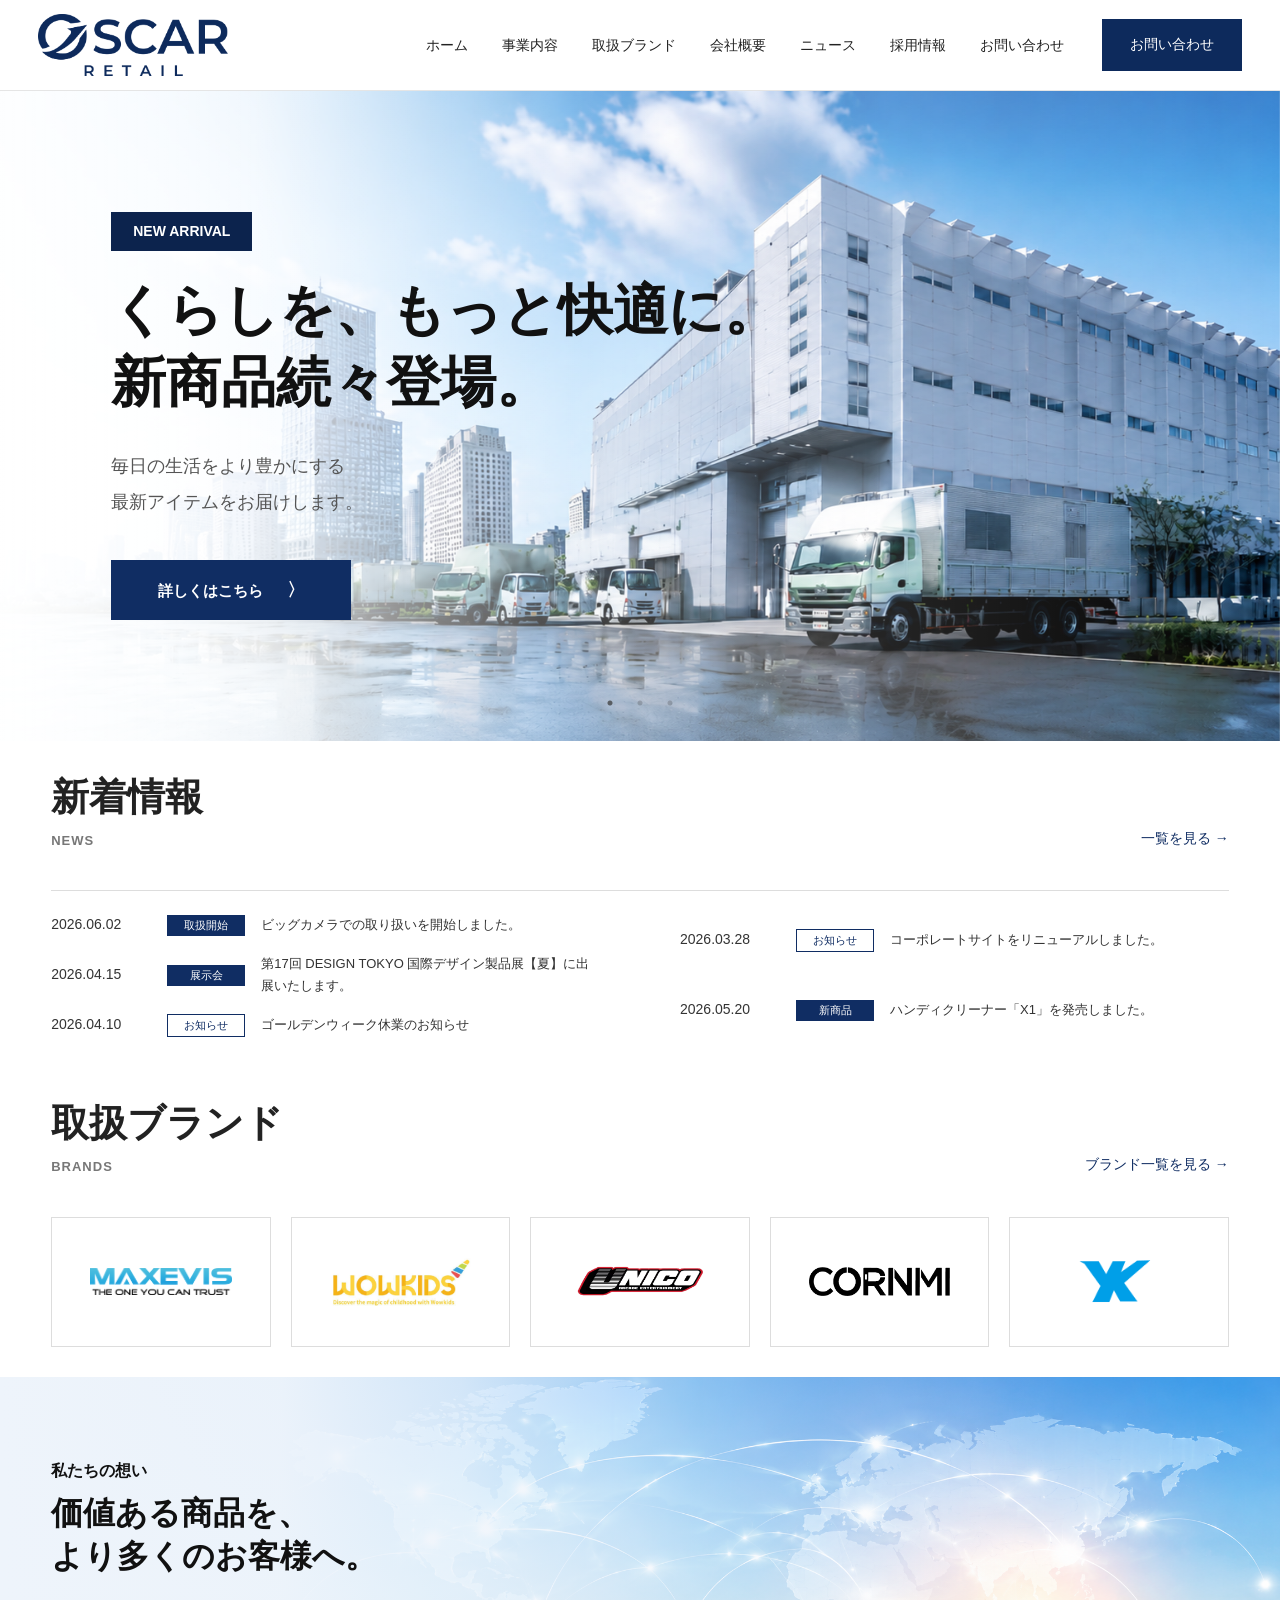
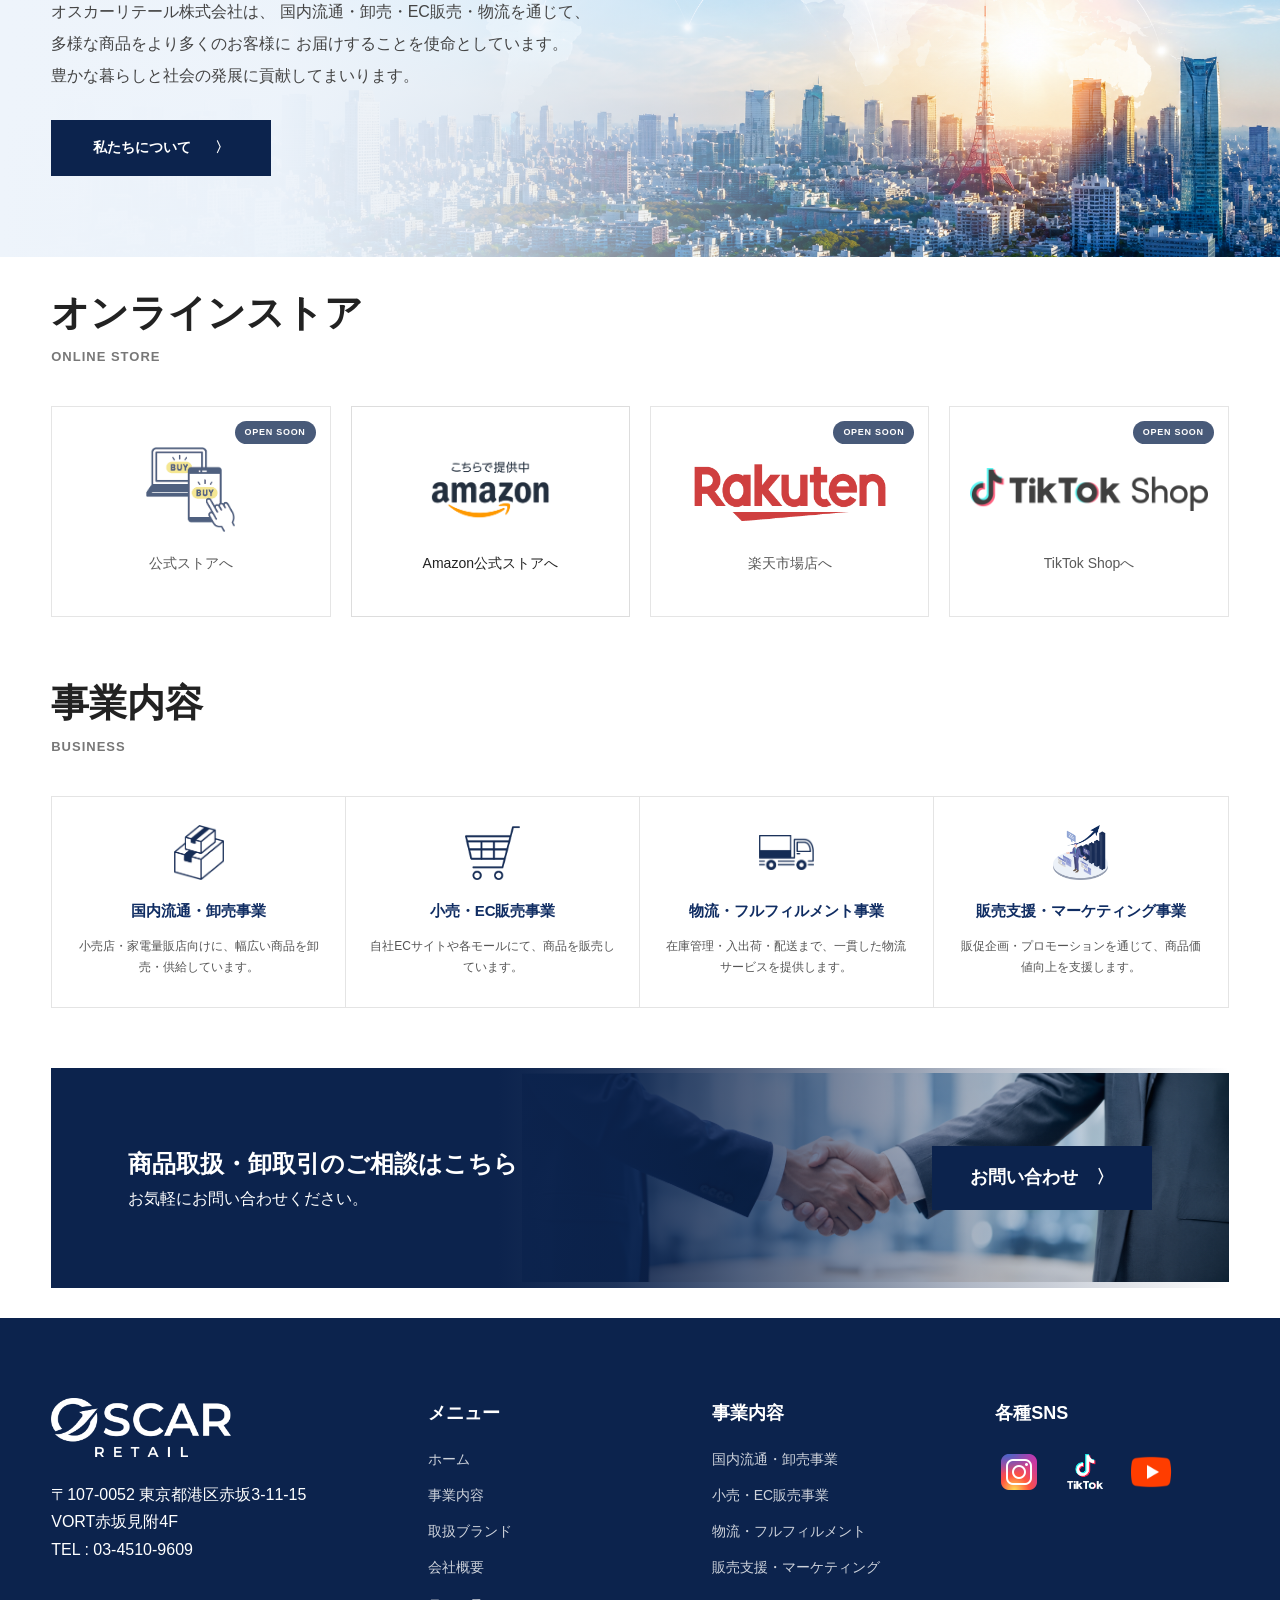
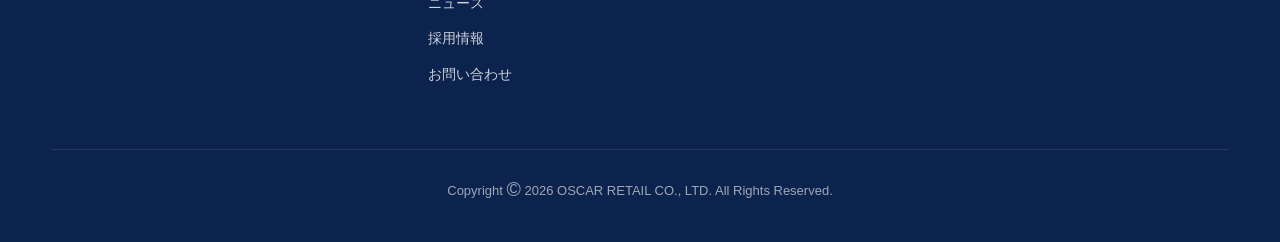
==== commit 887779a7: "Update index.html" ====
--- a/index.html
+++ b/index.html
@@ -438,7 +438,9 @@
       </div>
 
       <div class="copyright">
-        <p>&copy; 2026 OSCAR RETAIL CO., LTD. All Rights Reserved.</p>
+       <p>
+    Copyright <span class="copy-mark">&copy;</span> 2026 OSCAR RETAIL CO., LTD. All Rights Reserved.
+  </p>
       </div>
 
     </div>
--- a/CSS/style.css
+++ b/CSS/style.css
@@ -562,7 +562,7 @@
   }
 
   .store-card img{
-    height:34px;
+    height:60px;
     margin-bottom:16px;
   }
 
@@ -1085,7 +1085,12 @@
       border-top:1px solid rgba(255,255,255,.1);
       padding-top:30px;
     }
-	
+
+.copy-mark{
+  font-size:1.5em;
+  line-height:1;
+  vertical-align:-0.05em;
+}
 	/* ======================
    footer sns
 ====================== */
--- a/CSS/style.css
+++ b/CSS/style.css
@@ -562,7 +562,7 @@
   }
 
   .store-card img{
-    height:34px;
+    height:60px;
     margin-bottom:16px;
   }
 
@@ -1085,7 +1085,12 @@
       border-top:1px solid rgba(255,255,255,.1);
       padding-top:30px;
     }
-	
+
+.copy-mark{
+  font-size:1.5em;
+  line-height:1;
+  vertical-align:-0.05em;
+}
 	/* ======================
    footer sns
 ====================== */
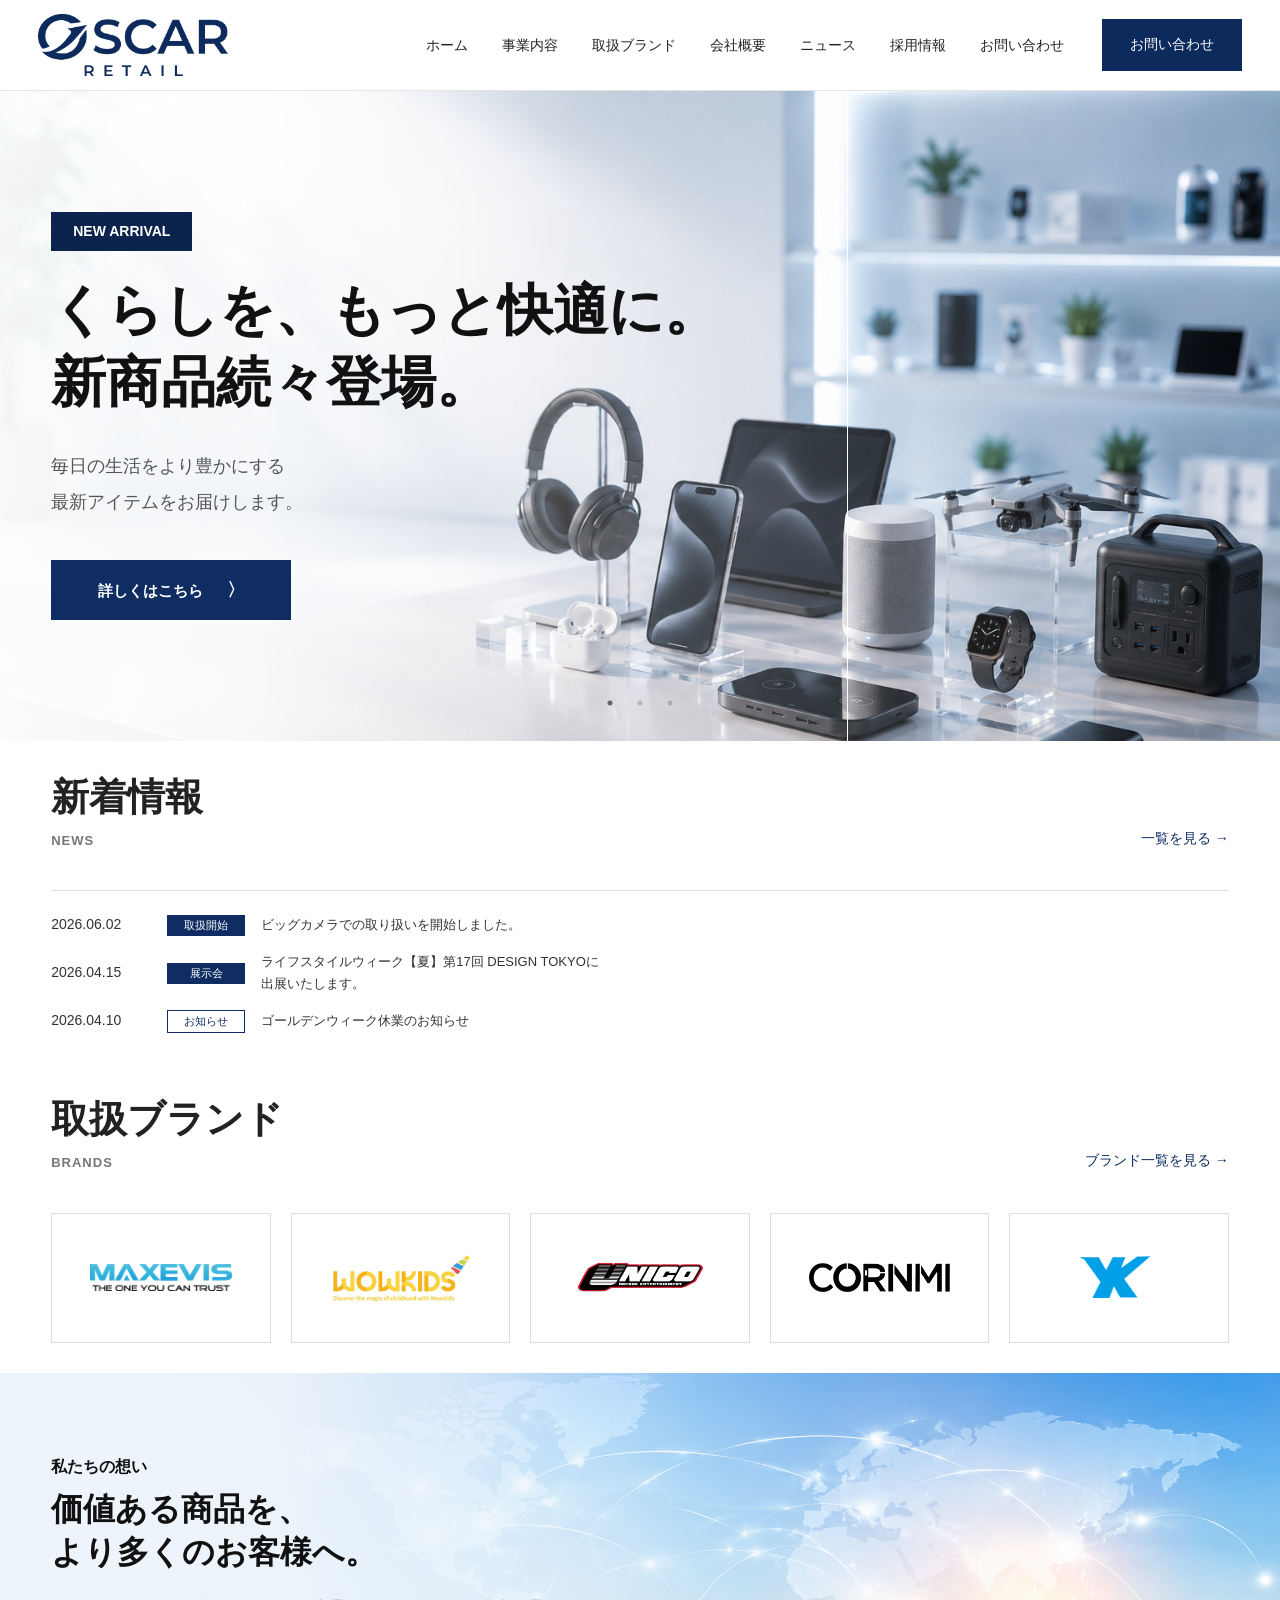
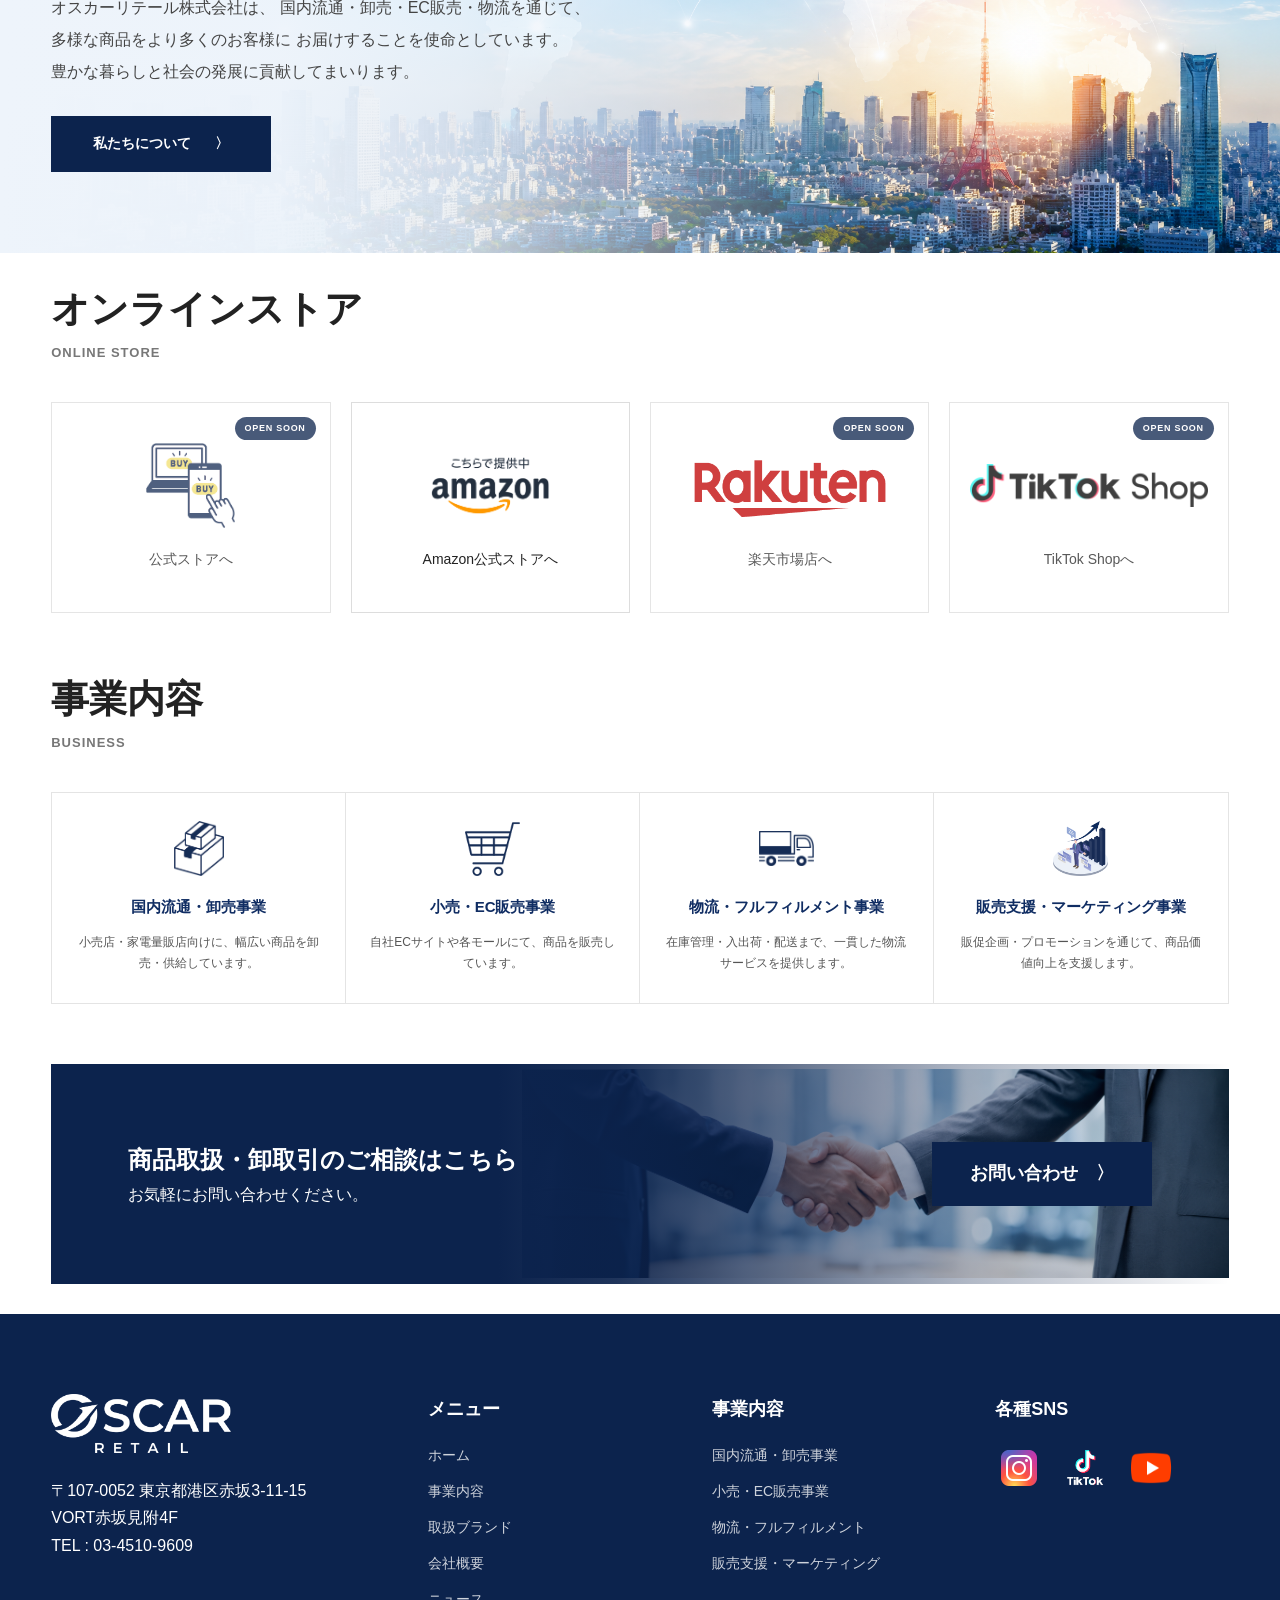
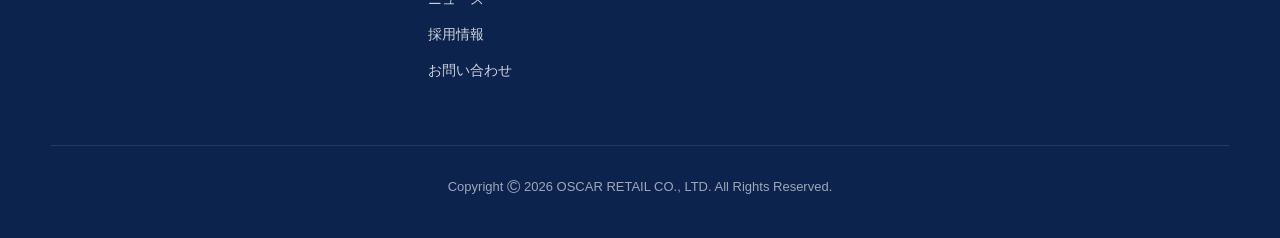
==== commit 67ee7a48: "Update index.html" ====
--- a/index.html
+++ b/index.html
@@ -61,7 +61,7 @@
   <div class="hero-slider">
 
     <div class="hero-slide"
-      style="background-image:url('images/concept-bg.png');">
+      style="background-image:url('images/mv.png');">
     </div>
 
     <div class="hero-slide"
@@ -69,7 +69,7 @@
     </div>
 
     <div class="hero-slide"
-      style="background-image:url('images/mv.png');">
+      style="background-image:url('images/mv2.jpg');">
     </div>
 
   </div>
@@ -119,41 +119,45 @@
 
   <div class="news-column">
 
-<div class="news-item">
-      <div class="news-date">2026.06.02</div>
-      <div class="news-category">取扱開始</div>
-      <p>ビッグカメラでの取り扱いを開始しました。</p>
+  <a href="news.html#biccamera" class="news-item">
+    <div class="news-date">2026.06.02</div>
+    <div class="news-category">取扱開始</div>
+    <p>ビッグカメラでの取り扱いを開始しました。</p>
+  </a>
+
+  <a href="news.html#design-tokyo" class="news-item">
+    <div class="news-date">2026.04.15</div>
+    <div class="news-category">展示会</div>
+    <p>ライフスタイルウィーク【夏】第17回 DESIGN TOKYOに出展いたします。</p>
+  </a>
+
+  <a href="news.html#gw" class="news-item">
+    <div class="news-date">2026.04.10</div>
+    <div class="news-category news-category-light">お知らせ</div>
+    <p>ゴールデンウィーク休業のお知らせ</p>
+  </a>
+
+</div>
+
+  </div>
+
+<!-- NEWS 
+  <div class="news-column">
+
+    <div class="news-item">
+      <div class="news-date">2026.05.07</div>
+      <div class="news-category news-category-light">お知らせ</div>
+      <p>コーポレートサイトをリニューアルしました。</p>
     </div>
 	
 	<div class="news-item">
-      <div class="news-date">2026.04.15</div>
+      <div class="news-date">2026.05.07</div>
       <div class="news-category">展示会</div>
-      <p>第17回 DESIGN TOKYO 国際デザイン製品展【夏】に出展いたします。</p>
-    </div>
-
-<div class="news-item">
-      <div class="news-date">2026.04.10</div>
-      <div class="news-category news-category-light">お知らせ</div>
-      <p>ゴールデンウィーク休業のお知らせ</p>
-    </div>
-
-  </div>
-
-  <div class="news-column">
-
-    <div class="news-item">
-      <div class="news-date">2026.03.28</div>
-      <div class="news-category news-category-light">お知らせ</div>
-      <p>コーポレートサイトをリニューアルしました。</p>
-    </div>
-	
-	<div class="news-item">
-      <div class="news-date">2026.05.20</div>
-      <div class="news-category">新商品</div>
-      <p>ハンディクリーナー「X1」を発売しました。</p>
-    </div>
-
-  </div>
+      <p>
+	  広州交易会&深圳礼品展に参加しました。</p>
+    </div>
+
+  </div>-->
 
 </div>
 
@@ -177,30 +181,29 @@
 
       </div>
 
-      <div class="brand-grid">
-
-        <a href="brands.html" class="brand-card">
-          <img src="images/maxevis_logo.png" alt="MAXEVIS">
-        </a>
-
-        <a href="brands.html" class="brand-card">
-          <img src="images/wowkids_logo.png" alt="WOWKIDS">
-        </a>
-
-        <a href="brands.html" class="brand-card">
-          <img src="images/unico_logo.png" alt="Umedia（UNICO）">
-        </a>
-
-        <a href="brands.html" class="brand-card">
-          <img src="images/cornmi_logo.png" alt="CORNMI">
-        </a>
-
-        <a href="brands.html" class="brand-card">
-          <img src="images/yuko_logo.png" alt="YUKO">
-        </a>
-
-      </div>
-
+     <div class="brand-grid">
+
+  <a href="brands.html#maxevis" class="brand-card">
+    <img src="images/maxevis_logo.png" alt="MAXEVIS">
+  </a>
+
+  <a href="brands.html#wowkids" class="brand-card">
+    <img src="images/wowkids_logo.png" alt="WOWKIDS">
+  </a>
+
+  <a href="brands.html#unico" class="brand-card">
+    <img src="images/unico_logo.png" alt="UNICO">
+  </a>
+
+  <a href="brands.html#cornmi" class="brand-card">
+    <img src="images/cornmi_logo.png" alt="CORNMI">
+  </a>
+
+  <a href="brands.html#yuko" class="brand-card">
+    <img src="images/yuko_logo.png" alt="YUKO">
+  </a>
+
+</div>
     </div>
 
   </section>
@@ -438,10 +441,10 @@
       </div>
 
       <div class="copyright">
-       <p>
+  <p>
     Copyright <span class="copy-mark">&copy;</span> 2026 OSCAR RETAIL CO., LTD. All Rights Reserved.
   </p>
-      </div>
+</div>
 
     </div>
 
--- a/CSS/style.css
+++ b/CSS/style.css
@@ -159,7 +159,7 @@
   width:min(1200px, 92%);
   margin:0 auto;
 
-  padding-left:60px;
+  padding-left:0;
 }
 
 /* 3dots */
@@ -365,7 +365,7 @@
       NEWS
     ====================== */
 
-   .news-list{
+  .news-list{
   display:grid;
   grid-template-columns:1fr 1fr;
   gap:80px;
@@ -375,7 +375,8 @@
 
 .news-column{
   display:grid;
-  gap:16px;
+  gap:14px;
+  align-content:start;
 }
 
 .news-item{
@@ -383,6 +384,20 @@
   grid-template-columns:100px 78px 1fr;
   gap:16px;
   align-items:center;
+
+  color:inherit;
+  text-decoration:none;
+}
+
+.news-item:hover{
+  opacity:.8;
+}
+
+.news-item p{
+  margin:0;
+  font-size:13px;
+  line-height:1.7;
+  color:#333;
 }
 
 .news-date{
@@ -391,12 +406,13 @@
 }
 
 .news-category{
+  width:78px;
   background:#102d63;
   color:#fff;
   text-align:center;
   font-size:11px;
   line-height:1;
-  padding:5px 8px;
+  padding:5px 0;
 }
 
 .news-category-light{
@@ -405,10 +421,8 @@
   border:1px solid #102d63;
 }
 
-.news-item p{
-  font-size:13px;
-  line-height:1.7;
-  color:#333;
+.news-page-item{
+  scroll-margin-top:120px;
 }
 
 @media(max-width:768px){
@@ -1085,12 +1099,14 @@
       border-top:1px solid rgba(255,255,255,.1);
       padding-top:30px;
     }
-
-.copy-mark{
-  font-size:1.5em;
+	
+	.copy-mark{
+  font-size:1.4em;
   line-height:1;
-  vertical-align:-0.05em;
-}
+  position:relative;
+  top:2px;
+}
+	
 	/* ======================
    footer sns
 ====================== */
@@ -2170,7 +2186,7 @@
 
 .brand-page-grid{
   display:grid;
-  grid-template-columns:repeat(3,1fr);
+  grid-template-columns:repeat(2,1fr);
   gap:24px;
 }
 
@@ -2215,6 +2231,11 @@
 
   margin-bottom:16px;
   line-height:1.5;
+}
+
+.brand-page-card{
+  scroll-margin-top:120px;
+  padding-top:50px;
 }
 
 /* responsive */
--- a/CSS/style.css
+++ b/CSS/style.css
@@ -159,7 +159,7 @@
   width:min(1200px, 92%);
   margin:0 auto;
 
-  padding-left:60px;
+  padding-left:0;
 }
 
 /* 3dots */
@@ -365,7 +365,7 @@
       NEWS
     ====================== */
 
-   .news-list{
+  .news-list{
   display:grid;
   grid-template-columns:1fr 1fr;
   gap:80px;
@@ -375,7 +375,8 @@
 
 .news-column{
   display:grid;
-  gap:16px;
+  gap:14px;
+  align-content:start;
 }
 
 .news-item{
@@ -383,6 +384,20 @@
   grid-template-columns:100px 78px 1fr;
   gap:16px;
   align-items:center;
+
+  color:inherit;
+  text-decoration:none;
+}
+
+.news-item:hover{
+  opacity:.8;
+}
+
+.news-item p{
+  margin:0;
+  font-size:13px;
+  line-height:1.7;
+  color:#333;
 }
 
 .news-date{
@@ -391,12 +406,13 @@
 }
 
 .news-category{
+  width:78px;
   background:#102d63;
   color:#fff;
   text-align:center;
   font-size:11px;
   line-height:1;
-  padding:5px 8px;
+  padding:5px 0;
 }
 
 .news-category-light{
@@ -405,10 +421,8 @@
   border:1px solid #102d63;
 }
 
-.news-item p{
-  font-size:13px;
-  line-height:1.7;
-  color:#333;
+.news-page-item{
+  scroll-margin-top:120px;
 }
 
 @media(max-width:768px){
@@ -1085,12 +1099,14 @@
       border-top:1px solid rgba(255,255,255,.1);
       padding-top:30px;
     }
-
-.copy-mark{
-  font-size:1.5em;
+	
+	.copy-mark{
+  font-size:1.4em;
   line-height:1;
-  vertical-align:-0.05em;
-}
+  position:relative;
+  top:2px;
+}
+	
 	/* ======================
    footer sns
 ====================== */
@@ -2170,7 +2186,7 @@
 
 .brand-page-grid{
   display:grid;
-  grid-template-columns:repeat(3,1fr);
+  grid-template-columns:repeat(2,1fr);
   gap:24px;
 }
 
@@ -2215,6 +2231,11 @@
 
   margin-bottom:16px;
   line-height:1.5;
+}
+
+.brand-page-card{
+  scroll-margin-top:120px;
+  padding-top:50px;
 }
 
 /* responsive */
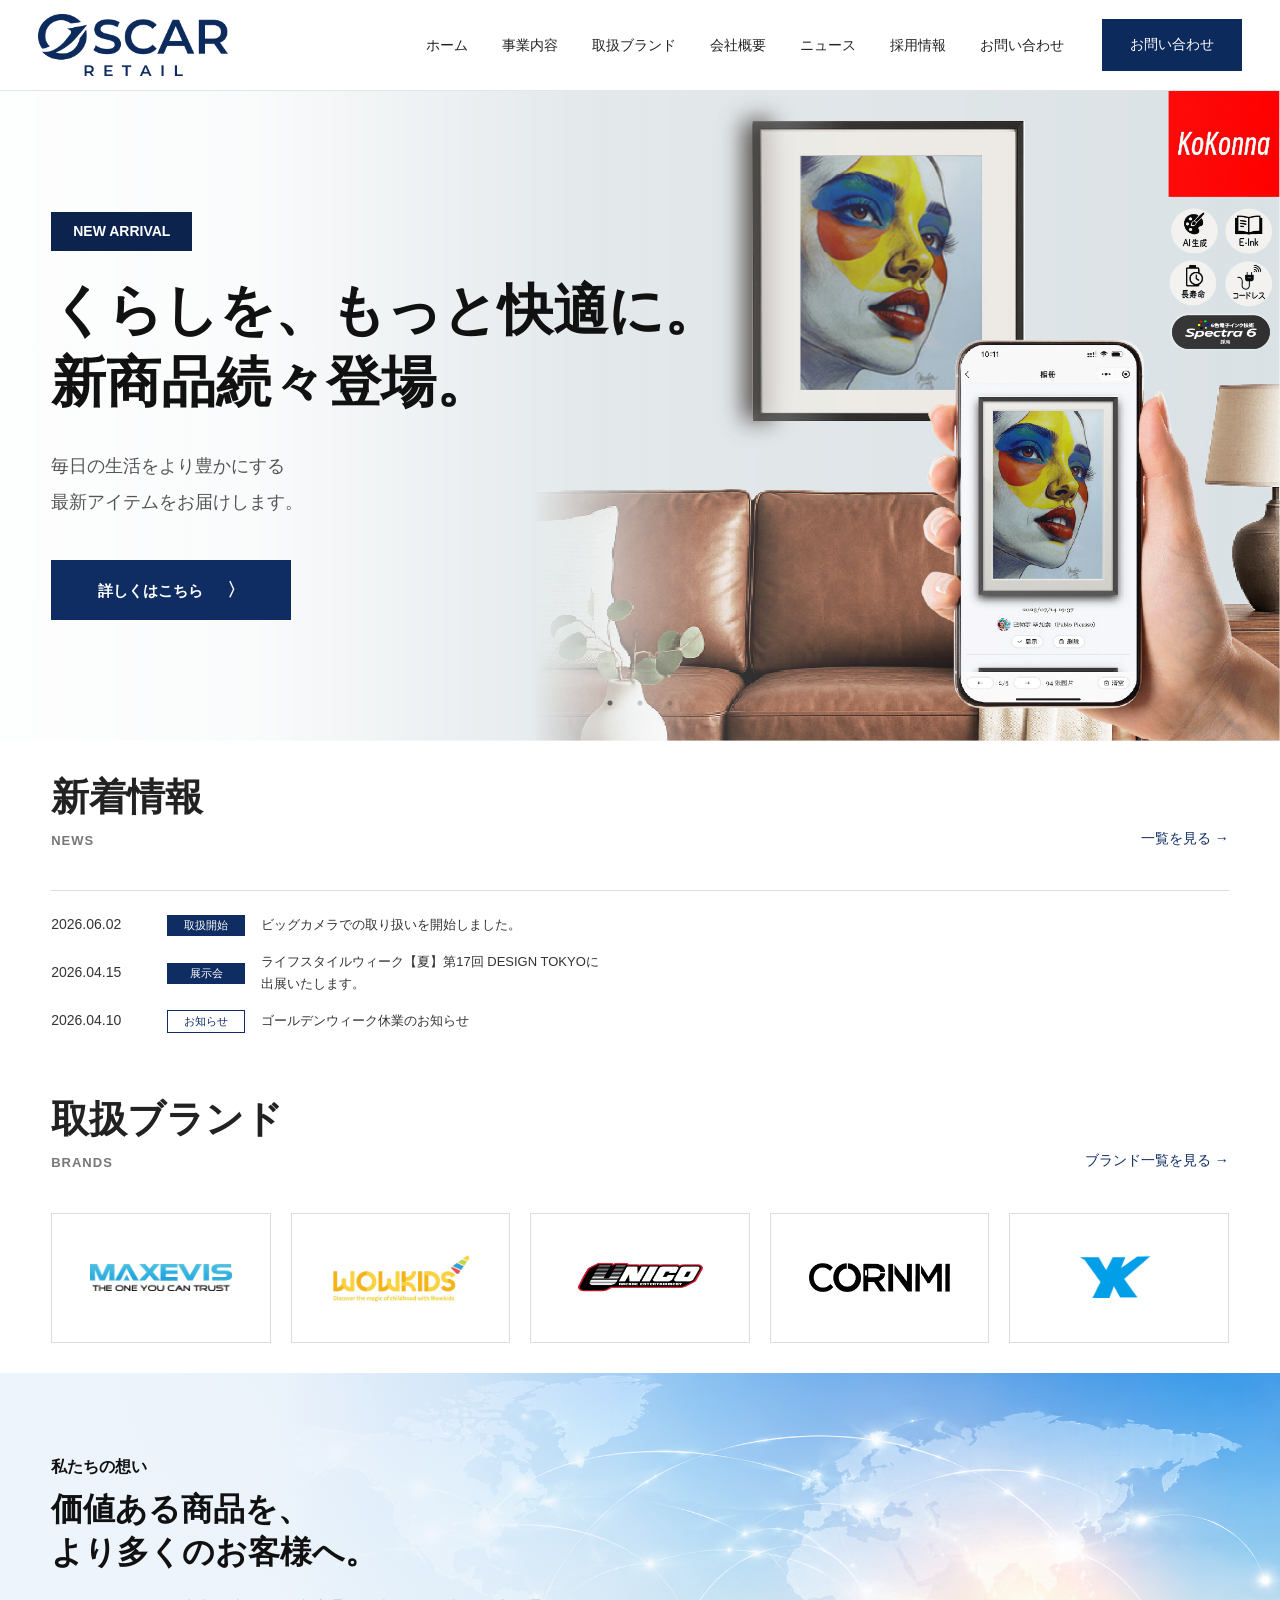
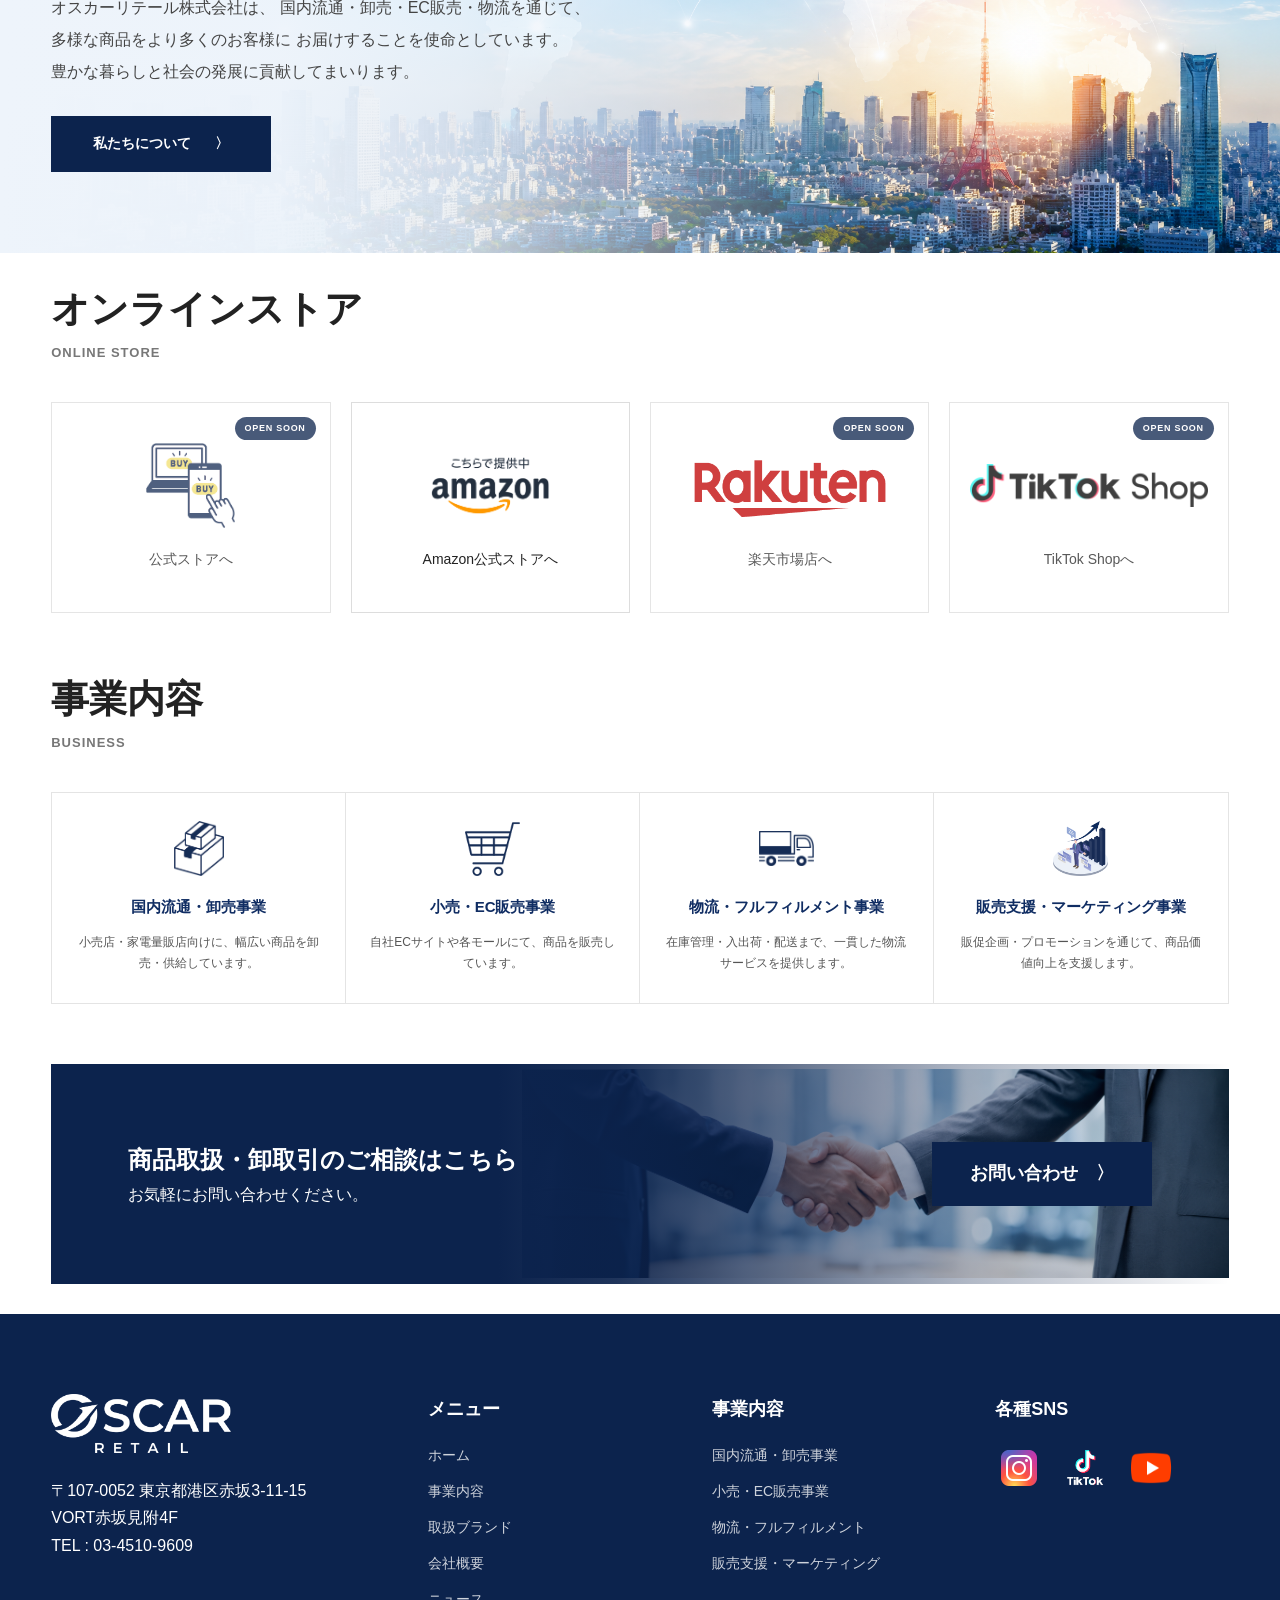
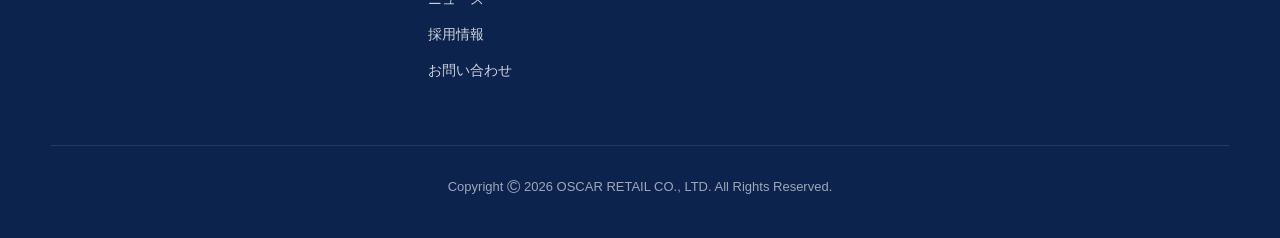
==== commit 73a007f7: "Update index.html" ====
--- a/index.html
+++ b/index.html
@@ -60,17 +60,11 @@
 
   <div class="hero-slider">
 
-    <div class="hero-slide"
-      style="background-image:url('images/mv.png');">
-    </div>
-
-    <div class="hero-slide"
-      style="background-image:url('images/mv1.jpg');">
-    </div>
-
-    <div class="hero-slide"
-      style="background-image:url('images/mv2.jpg');">
-    </div>
+<div class="hero-slide slide02"></div>
+
+<div class="hero-slide slide03"></div>
+
+ <div class="hero-slide slide01"></div>
 
   </div>
 
--- a/CSS/style.css
+++ b/CSS/style.css
@@ -119,6 +119,18 @@
   align-items:center;
 }
 
+.slide01{
+  background-image:url("../images/mv.png");
+}
+
+.slide02{
+  background-image:url("../images/mv1.jpg");
+}
+
+.slide03{
+  background-image:url("../images/mv2.jpg");
+}
+
 .hero-slider,
 .hero-slider .slick-list,
 .hero-slider .slick-track,
@@ -263,10 +275,27 @@
 /* mobile */
 @media(max-width:768px){
 
+  .slide01{
+    background-image:url("../images/mv-sp.png");
+  }
+
+  .slide02{
+    background-image:url("../images/mv1-sp.jpg");
+  }
+
+  .slide03{
+    background-image:url("../images/mv2-sp.jpg");
+  }
+
   .hero{
-    height:520px;
-
-    background-position:center;
+    height:550px;
+  }
+
+  .hero-slide{
+    background-size:98% auto;
+    background-position:center top;
+    background-repeat:no-repeat;
+    background-color:#f5f7fa;
   }
 
   .hero::before{
@@ -285,21 +314,18 @@
   .hero h1{
     font-size:34px;
     line-height:1.45;
-
     margin-bottom:24px;
   }
 
   .hero p{
     font-size:15px;
     line-height:2;
-
     margin-bottom:32px;
   }
 
   .hero-btn{
     width:220px;
     height:56px;
-
     font-size:14px;
   }
 
--- a/CSS/style.css
+++ b/CSS/style.css
@@ -119,6 +119,18 @@
   align-items:center;
 }
 
+.slide01{
+  background-image:url("../images/mv.png");
+}
+
+.slide02{
+  background-image:url("../images/mv1.jpg");
+}
+
+.slide03{
+  background-image:url("../images/mv2.jpg");
+}
+
 .hero-slider,
 .hero-slider .slick-list,
 .hero-slider .slick-track,
@@ -263,10 +275,27 @@
 /* mobile */
 @media(max-width:768px){
 
+  .slide01{
+    background-image:url("../images/mv-sp.png");
+  }
+
+  .slide02{
+    background-image:url("../images/mv1-sp.jpg");
+  }
+
+  .slide03{
+    background-image:url("../images/mv2-sp.jpg");
+  }
+
   .hero{
-    height:520px;
-
-    background-position:center;
+    height:550px;
+  }
+
+  .hero-slide{
+    background-size:98% auto;
+    background-position:center top;
+    background-repeat:no-repeat;
+    background-color:#f5f7fa;
   }
 
   .hero::before{
@@ -285,21 +314,18 @@
   .hero h1{
     font-size:34px;
     line-height:1.45;
-
     margin-bottom:24px;
   }
 
   .hero p{
     font-size:15px;
     line-height:2;
-
     margin-bottom:32px;
   }
 
   .hero-btn{
     width:220px;
     height:56px;
-
     font-size:14px;
   }
 
